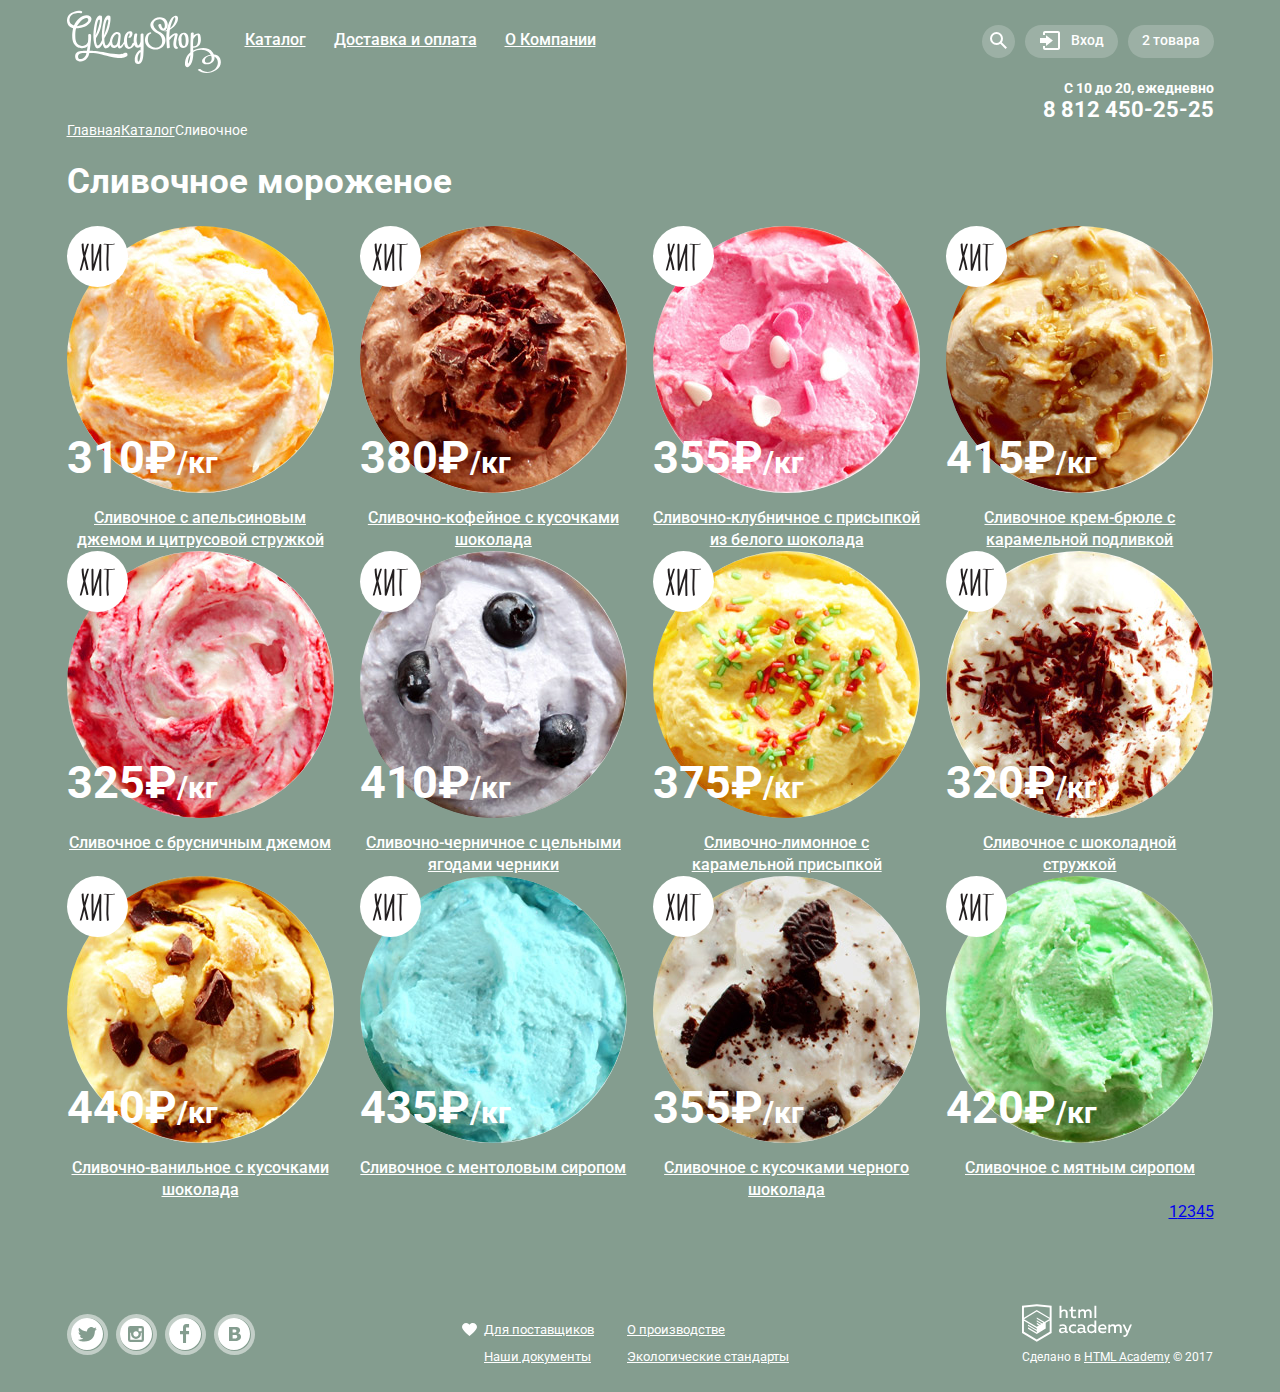
==== inner.html @ f747d18a "header, footer второй страницы" ====
<!DOCTYPE html>
<html lang="ru">
  <head>
    <meta charset="utf-8">
    <title>Gllacy Shop</title>
    <link href="css/normalize.css" rel="stylesheet">
    <link href="https://fonts.googleapis.com/css?family=Roboto:400,500,700,900" rel="stylesheet">
    <link href="css/style.css" rel="stylesheet">
  </head>
  <body>
    <main class="container">
      <header class="header">
        <nav class="navigation">
          <a class="header-logo">
            <img src="img/logo.svg" width="154" height="64" alt="Мороженое «Глейси»">
          </a>
          <ul class="site-navigation page-list">
            <li>
              <a class="page-navigation" href="catalog.html">Каталог</a>
              <ul class="sub-menu page-list">
                <li class="line"><a class="sub-menu-link" href="#">Новинки</a></li>
                <li><a class="sub-menu-link" href="inner.html">Сливочное</a></li>
                <li><a class="sub-menu-link" href="#">Щербеты</a></li>
                <li><a class="sub-menu-link" href="#">Фруктовый лед</a></li>
                <li><a class="sub-menu-link" href="#">Мелорин</a></li>
              </ul>
            </li>
            <li><a class="page-navigation" href="delivery.html">Доставка и оплата</a></li>
            <li><a class="page-navigation" href="about.html">О Компании</a></li>
          </ul>
          <ul class="user-navigation page-list">
            <li class="login-link search-item">
              <a class="search-btn page-navigation" href="search.html"><span class="visually-hidden">Поиск</span></a>
              <div class="search-form"> 
                <form class="search" action="https://echo.htmlacademy.ru" method="post">
                  <label class="visually-hidden" for="user-search"><span>Что ищем?</span></label>
                  <input type="search" name="search" id="user-search" placeholder="Что ищем?">
                </form>
              </div>
            </li>
            <li class="login-link">
              <a class="login-btn page-navigation" href="login.html">Вход</a>
              <div class="login-form">
                <form class="login" action="https://echo.htmlacademy.ru" method="post">
                  <label class="visually-hidden" for="user-login-email"><span>Электронная почта</span></label>
                  <input type="email" name="login-email" id="user-login-email" placeholder="Электронная почта">
                  <label class="visually-hidden" for="user-login-password"><span>Пароль</span></label>
                  <input type="password" name="login-password" id="user-login-password" placeholder="Пароль">
                  <div class="login-wrapper">
                    <button class="btn" type="submit" value="Войти">Войти</button>
                    <div class="login-links">
                      <a href="">Забыли пароль?</a>
                      <a href="">Новая регистрация</a>
                    </div>
                  </div>
                </form>
              </div>
            </li>
            <li class="login-link">
              <a class="page-navigation" href="cart.html"><span class="visually-hidden">Корзина:</span>2 товара</a>
              <div class="cart hidden">
                <table class="cart-item">                  
                  <tr>
                    <td>
                      <button class="close-btn" type="submit" value="Удалить товар">Удалить товар</button>
                    </td>
                    <td>
                      <a href="#"><img src="img/product-1.png" class="cart-image" width="33" height="33" alt="Пломбир с апельсиновым джемом"></a>
                    </td>
                    <td>
                      <a href="#">Пломбир с апельсиновым джемом</a>
                    </td>
                    <td>1,5 кг х <span>200 руб.</span></td>
                    <td>300 руб.</td>
                  </tr>
                  <tr>
                    <td>
                      <button class="close-btn" type="submit" value="Оформить заказ">Удалить товар</button>
                    </td>
                    <td>
                      <a href="#"><img src="img/product-3.png" class="cart-image" width="33" height="33" alt="Клубничный пломбир с присыпкой из белого шоколада"></a>
                    </td>
                    <td>
                      <a href="#">Клубничный пломбир с присыпкой из белого шоколада</a>
                    </td>
                    <td>1,5 кг х <span>300 руб.</span></td>
                    <td>450 руб.</td>
                  </tr>                  
                </table>
                <span class="cart-price">Итого: 750 руб.</span>
                <button class="btn" type="submit" value="Оформить заказ">Оформить заказ</button>
              </div>
            </li>
          </ul>
        </nav>
        <div class="phone"> 
          <p>С 10 до 20, ежедневно<br><span class="number">8 812 450-25-25</span></p>
        </div>
      </header>
     
        <ul class="breadcrumbs page-list">
          <li><a class="nav-link" href="index.html">Главная</a></li>
          <li><a class="nav-link" href="catalog.html">Каталог</a></li>
          <li class="breadcrumbs-active">Сливочное</li>
        </ul>
        <h1 class="page-title">Сливочное мороженое</h1>    
        
          
        <section class="filters">
          <h2 class="visually-hidden">Фильтр товаров</h2>
        <!-- Здесь будет форма -->
        </section>
          
        <section class="catalog">
          <h2 class="visually-hidden">Список видов сливочного мороженого</h2>
          <ul class="catalog-list page-list">
            <li class="catalog-item">
              <a href="catalog-item.html">    
                <img src="img/product-1.jpg" width="267" height="267" alt="Сливочное с апельсиновым джемом и цитрусовой стружкой"></a>
              <b class="price">310₽<span class="mass">/кг</span></b>
              <h3>
                <a class="catalog-link" href="#">Сливочное с апельсиновым джемом и цитрусовой стружкой</a>
              </h3>   
            </li>
              
            <li class="catalog-item">
              <a href="catalog-item.html">    
                <img src="img/product-2.jpg" width="267" height="267" alt="Сливочно-кофейное с кусочками шоколада"></a>
              <b class="price">380₽<span class="mass">/кг</span></b>
              <h3>
                <a class="catalog-link" href="#">Сливочно-кофейное с кусочками шоколада</a>           
              </h3>
            </li>
            <li class="catalog-item">
              <a href="catalog-item.html">    
                <img src="img/product-3.jpg" width="267" height="267" alt="Сливочно-клубничное с присыпкой из белого шоколада"></a>
              <b class="price">355₽<span class="mass">/кг</span></b>
              <h3>
                <a class="catalog-link" href="#">Сливочно-клубничное с присыпкой из белого шоколада</a>           
              </h3>
            </li>
            <li class="catalog-item">
              <a href="catalog-item.html">    
                <img src="img/product-4.jpg" width="267" height="267" alt="Сливочное крем-брюле с карамельной подливкой"></a>
              <b class="price">415₽<span class="mass">/кг</span></b>
              <h3>
                <a class="catalog-link" href="#">Сливочное крем-брюле с карамельной подливкой</a>           
              </h3>
            </li>
            <li class="catalog-item">
              <a href="catalog-item.html">    
                <img src="img/product-5.jpg" width="267" height="267" alt="Сливочное с брусничным джемом"></a>
              <b class="price">325₽<span class="mass">/кг</span></b>
              <h3>
                <a class="catalog-link" href="#">Сливочное с брусничным джемом</a> 
              </h3>
            </li>
            <li class="catalog-item">
              <a href="catalog-item.html">    
                <img src="img/product-6.jpg" width="267" height="267" alt="Сливочно-черничное с цельными ягодами черники"></a>
              <b class="price">410₽<span class="mass">/кг</span></b>
              <h3>
                <a class="catalog-link" href="#">Сливочно-черничное с цельными ягодами черники </a>           
              </h3>
            </li>
            <li class="catalog-item">
              <a href="catalog-item.html">    
                <img src="img/product-7.jpg" width="267" height="267" alt="Сливочно-лимонное с карамельной присыпкой"></a>
              <b class="price">375₽<span class="mass">/кг</span></b>
              <h3>
                <a class="catalog-link" href="#">Сливочно-лимонное с карамельной присыпкой</a>           
              </h3>
            </li>
            <li class="catalog-item">
              <a href="catalog-item.html">    
                <img src="img/product-8.jpg" width="267" height="267" alt="Сливочное с шоколадной стружкой"></a>
              <b class="price">320₽<span class="mass">/кг</span></b>
              <h3>
                <a class="catalog-link" href="#">Сливочное с шоколадной стружкой</a>           
              </h3>
            </li>
            <li class="catalog-item">
              <a href="catalog-item.html">    
                  <img src="img/product-9.jpg" width="267" height="267" alt="Сливочно-ванильное с кусочками шоколада"></a>
              <b class="price">440₽<span class="mass">/кг</span></b>
              <h3>
                <a class="catalog-link" href="#">Сливочно-ванильное с кусочками шоколада</a>           
              </h3>
            </li>
            <li class="catalog-item">
              <a href="catalog-item.html">    
                <img src="img/product-10.jpg" width="267" height="267" alt="Сливочноe с ментоловым сиропом"></a>
              <b class="price">435₽<span class="mass">/кг</span></b>
              <h3>
                <a class="catalog-link" href="#">Сливочноe с ментоловым сиропом</a>           
              </h3>
            </li>
            <li class="catalog-item">
              <a href="catalog-item.html">    
                <img src="img/product-11.jpg" width="267" height="267" alt="Сливочное с кусочками черного шоколада"></a>
              <b class="price">355₽<span class="mass">/кг</span></b>
              <h3>
                <a class="catalog-link" href="#">Сливочное с кусочками черного шоколада</a>           
              </h3>
            </li>
            <li class="catalog-item">
              <a href="catalog-item.html">    
                <img src="img/product-12.jpg" width="267" height="267" alt="Сливочное с мятным сиропом"></a>
              <b class="price">420₽<span class="mass">/кг</span></b>
              <h3>
                <a class="catalog-link" href="#">Сливочное с мятным сиропом</a>
              </h3>
            </li>
          </ul>
          <ul class="pagination-list page-list">
            <li class="pagination-item pagination-item-active"><a href="#">1</a></li>
            <li class="pagination-item"><a href="#">2</a></li>
            <li class="pagination-item"><a href="#">3</a></li>
            <li class="pagination-item"><a href="#">4</a></li>
            <li class="pagination-item"><a href="#">5</a></li>
          </ul>
        </section>
          
      </main>
      
      <footer class="footer">
          
        <ul class="social page-list">
          <li><a class="social-button page-link social-twitter" href="#"><span class="visually-hidden">Твиттер</span></a></li>
          <li><a class="social-button page-link social-instagram" href="#"><span class="visually-hidden">Инстаграм</span></a></li>
          <li><a class="social-button page-link social-facebook" href="#"><span class="visually-hidden">Фейсбук</span></a></li>
          <li><a class="social-button page-link social-vk" href="#"><span class="visually-hidden">Вконтакте</span></a></li>
        </ul>
          
        <nav class="footer-navigation">
          <ul class="footer-list page-list">
            <li class="heart"><a class="page-link" href="info.html">Для поставщиков</a></li>
            <li><a class="page-link" href="news.html">О производстве</a></li>
            <li><a class="page-link" href="price.html">Наши документы</a></li>
            <li><a class="page-link" href="catalog.html">Экологические стандарты</a></li>
          </ul>        
        </nav>
        
        <div class="footer-copyright">
          <a href="https://htmlacademy.ru">
            <img src="img/logo-htmlacademy.svg" width="110" height="40" alt="HTML Academy">
          </a>
          <p>Сделано в <a class="nav-link" href="https://htmlacademy.ru">HTML Academy</a> © 2017</p>
        </div>
      </footer>

  </body>
</html>
---- css/style.css ----
body {
  margin: 0;
  padding: 0;
  
  font-family: "Roboto",Tahoma,sans-serif;
  font-size: 16px;
  line-height: 22px;
  font-weight: 400;
  color: #323232;
  background-color: #849d8f;
}

.visually-hidden:not(:focus):not(:active), input[type='checkbox'].visually-hidden, input[type='radio'].visually-hidden {
    position: absolute;
    overflow: hidden;
    clip: rect(0 0 0 0);
    width: 1px;
    height: 1px;
    margin: -1px;
    padding: 0;
    white-space: nowrap;
    border: 0;
    clip-path: inset(100%);
}

.site-wrapper {
  min-width: 1147px;
  background-color: #849d8f;
  background-image: url("../img/slider-1.png");
  background-repeat: no-repeat;
  background-position: top center;
  
  transition: background-image 0.5s ease, background-color 0.5s ease;
}

.site-wrapper::before,
.site-wrapper::after {
  content: "";

  visibility: hidden;
}

.site-wrapper::before {
  background-image: url("../img/slider-2.png");
}

.site-wrapper::after {
  background-image: url("../img/slider-3.png");
}

.container {
  margin: 0 auto;
  width: 1147px;
  padding-left: 15px;
  padding-right: 15px;
  padding-top: 10px;
}

.page-list {

  margin: 0;
  padding: 0;

  list-style: none;
}

.btn {
  padding: 12px 23px;
  
  font-size: 18px;
  line-height: 24px;
  font-weight: 700;
  
  text-shadow: 0 2px 5px rgba(160, 32, 11, 0.76);
  color: #fefefe;
  text-decoration: none;
  vertical-align: top;
  
  background-image: linear-gradient(to top,#e74b36 0%,#f26843 100%);
  border: none;
  outline: none;
  border-radius: 25px;
  box-shadow: 0 2px 2px rgba(172, 16, 0, 0.64);
}

.btn:hover {
  background-image: linear-gradient(to top, #ec6f5e 0%, #f58669 100%);
  box-shadow: 0 2px 2px rgba(172, 16, 0, 1);
}

.btn:active {
  background-image: linear-gradient(to top, #e1613e 0%, #d84732 100%);
  box-shadow: inset 0 2px 2px rgba(172, 16, 0, 1);
}

.header {
  position: relative;
  z-index: 10;
}

.navigation {
  display: flex;
  justify-content: space-between;
  
  font-size: 16px;
  line-height: 18px;
  font-weight: 500;
  color: #ffffff;
}

.site-navigation {
  margin: 0;
  padding: 0;
  margin-right: auto;
  margin-left: 10px;
  margin-top: 14px;
  min-width: 406px;
  display: flex;
  align-items: center; 
  flex-wrap: wrap;
  align-items: flex-start;
}

.user-navigation {
  display: flex;
  align-items: center;
  
  font-weight: 500;
}

.page-navigation {
  display: block;
  padding: 7px 14px 9px 14px;
  min-height: 17px;
  color: #ffffff;
}

.page-navigation:hover,
.page-navigation:focus {
  color: #323232;
  border-radius: 50px;
  background-color: #f7f6f3;
}

.sub-menu {
  margin: 0;
  padding: 6px 0;
  position: absolute;
  top: 50px;
  display: none;
  min-width: 143px;  
  border-radius: 5px;
  background-color: #f8f7f4;
  box-shadow: 0 20px 20px 0 rgba(0, 0, 0, 0.4);
}
.site-navigation>li:hover .sub-menu {
  display: block;
      z-index: 100;
}

.sub-menu-link {
  margin-bottom: 3px;
  padding-top: 4px;
  padding-bottom: 8px;
  padding-left: 20px;
  
  font-size: 14px;
  font-weight: 400;
  line-height: 16px;
  display: block;
  color: #323232;
  text-decoration: none;
}

.sub-menu-link:hover {
  background-color: #fbded7;
}

.line::after {  
  position: absolute;
  right: 10px;
  left: 5px;
  height: 1px;
  content: "";
  background-color: rgba(53, 53, 53, 0.2);
}

.login-link {
  padding: 0;
  margin: 0;
  min-height: 33px;
  min-width: 33px;
  margin-left: 10px;
  margin-bottom: 5px;
  position: relative; 
  background-color: rgba(255, 255, 255, 0.2);
  border-radius: 50px;
}

.login-link:hover .login-form,
.login-link:hover .search-form {
  display: block;
}

.login-link a {
  text-decoration: none;
  font-size: 14px;
  line-height: 16px;
  font-weight: 500;
}

.search-btn::before {
  position: absolute;
  top: 7px;
  left: 8px;
  width: 17px;
  height: 17px;
  content: "";
  background-image: url(../img/loupe.svg);
  background-repeat: no-repeat;
}

.search-btn:hover::before {
  background-image: url(../img/loupe-black.svg);
  background-repeat: no-repeat;
}

.search-form {  
  margin: 0;
  padding: 20px 15px;
  position: absolute;
  top: 36px;
  right: 1px;
  display: none;
  border-radius: 5px;
  background-color: #f8f7f4;
  box-shadow: 0 20px 20px 0 rgba(0, 0, 0, 0.4);
}

.search input {
  margin: 0;
  padding: 0;
  padding-left: 14px;
  box-sizing: border-box;
  min-width: 311px;
  min-height: 44px;
  border: 1px solid #d3d3d2;
  border-radius: 5px;
}

.login-form {
  position: absolute;
  top: 36px;
  right:  1px;
  display: none;
  padding-top: 20px;
  padding-right: 17px;
  padding-bottom: 22px;
  padding-left: 19px;
  
  border-radius: 5px;
  background-color: #f8f7f4;
  box-shadow: 0 20px 20px 0 rgba(0, 0, 0, 0.4);
}

.login input {
  padding: 0;
  padding-left: 14px;
  margin: 0;
  margin-bottom: 21px;
  box-sizing: border-box;
  height: 44px;
  width: 241px; 
  border: 1px solid #d3d3d2;
  border-radius: 5px;
}

.login .btn {
  padding: 10px 25px;
  min-width: 100px;
  min-height: 44px;
  border-radius: 20px;
}

.login-wrapper {
  display: flex;
  align-items: flex-start;
  justify-content: space-between;
}

.login-links {
  margin-left: 20px;
}

.login-links a {
  margin: 0;
  padding: 0;
  font-size: 13px;
  line-height: 21px;
  font-weight: 400;
  color: #323232;
}

.login-btn {
  padding-left: 46px; 
}

.login-btn::before {
  position: absolute;
  top: 6px;
  left: 15px;
  width: 21px;
  height: 19px;
  content: "";
  background-image: url(../img/enter.svg);
}

.login-btn:hover::before {
  background-image: url(../img/entrance.svg);
}

.cart-btn {
  padding-left: 46px;
}

.cart-btn::before {
  position: absolute;
  left: 16px;
  top: 6px;
  width: 21px;
  height: 20px;
  content: "";
  background-image: url(../img/basket.svg);
  background-repeat: no-repeat;
}

.cart-btn:hover::before {
  background-image: url(../img/basket-black.svg);
}

.phone {
  text-align: right;
  font-size: 14px;
  line-height: 20px;
  font-weight: 700;
  color: #ffffff;
}

.phone p {
  margin: 0;
  padding: 0;
}

.number {
  font-size: 22px;
  line-height: 24px;
}

.title{
  font-size: 24px;
  line-height: 30px;	
}

.slider {
  position: relative;
  padding-top: 270px;
  margin-bottom: 55px;
  
  text-align: center;
  color: #ffffff;
}

.slider-list {
  margin: 0;
  padding: 0;
  
  list-style: none;
}

.slide {
  display: none;
}

.slide-title {
  max-width: 700px;
  margin: 0 auto;
  margin-bottom: 35px;
  
  font-size: 60px;
  line-height: 60px;
  font-weight: 800;
}


.btn-slider {
  padding-top: 8px;
  padding-right: 42px;
  padding-bottom: 12px;
  padding-left: 40px;
  margin-top: 40px;
  font-size: 32px;
  line-height: 44px;
  border-radius: 33px;
}

.slider-controls {
  position: absolute;
  bottom: 5px;
  left: 1px;
  z-index: 20;
  
  font-size: 0;
}

.slider-controls label {
  display: inline-block;
  width: 17px;
  height: 17px;
  margin-right: 8px;

  vertical-align: top;

  background-color: transparent;
  border: 2px solid #ffffff;
  border-radius: 50%;
  cursor: pointer;
}

#product-1:checked ~ .site-wrapper {
  background-color: #849d8f;
  background-image: url("../img/slider-1.png");
}

#product-2:checked ~ .site-wrapper {
  background-color: #8996a6;
  background-image: url("../img/slider-2.png");
}

#product-3:checked ~ .site-wrapper {
  background-color: #9d8b84;
  background-image: url("../img/slider-3.png");
}

#product-1:checked ~ .site-wrapper #slide1,
#product-2:checked ~ .site-wrapper #slide2,
#product-3:checked ~ .site-wrapper #slide3 {
  display: block;
}

#product-1:checked ~ .site-wrapper label[for="product-1"],
#product-2:checked ~ .site-wrapper label[for="product-2"],
#product-3:checked ~ .site-wrapper label[for="product-3"] {
  background-color: #ffffff;
}

.slider label[for="product-1"]:hover,
.slider label[for="product-2"]:hover,
.slider label[for="product-3"]:hover {
  background-color: rgba(225, 225, 225, 0.4)
}

.hidden {
  display: none;
}

.wrapper {
  margin-bottom: 40px;
  display: flex;
  justify-content: space-between;
}

.column {
  flex-basis: 560px;
  border-radius: 15px;
}


.promo-item {
  display: flex;
  flex-direction: column;
  align-items: flex-start;
  font-size: 18px;
  line-height: 22px;
  font-weight: 700;
  color: #ffffff;
  min-height: 228px;
}

.promo-item h2 {
  margin: 0;
  padding: 15px 25px 0 18px;
  
  font-size: 35px;
  line-height: 41px;
}

.promo-item p {
  margin: 0;
  padding: 15px 25px 0 18px;
}

.promo-item .btn {
  margin-right: 22px;
  margin-top: 45px;
  align-self: flex-end;
}

.promo-raspberry {
  background: #772033;
  background-image: url(../img/raspberry-background.jpg)
}
.promo-chocolate {
  background: #3f261b;
  background-image: url(../img/chocolate-background.jpg)
}

.items {
  margin-bottom: 38px;
}

.catalog-list {
  margin: 0;
  padding: 0;
  display: flex;
  flex-wrap: wrap;
  justify-content: space-between;
}

.catalog-item {
  margin: 0;
  padding: 0;
  position: relative;
  width: 267px;
  text-align: center; 
}

.catalog-item img {
  border-radius: 50%;
}

.catalog-item h3 {
  margin: 0;
  padding: 0;
}

.catalog-item::before {
  position: absolute;
  height: 61px;
  width: 61px;
  content: '';
  background-image: url(../img/hit.svg);
}

.catalog-item .price {
  margin: 0;
  padding: 0;
  position: absolute;
  bottom: 66px;
  left: 0;
}

.catalog-item:hover>.catalog-btn-wrapper {
  display: flex;
}

.catalog-btn-wrapper {
  position: absolute; 
  top: -5px;
  right: -15px;
  display: none;
  align-items: flex-end;
  justify-content: center;
  min-width: 295px;
  min-height: 405px;
  border-radius: 5px;
  background-color: rgba(248, 247, 244, 0.2);
  box-shadow: 0 20px 20px 0 rgba(0, 0, 0, 0.08);
}

.catalog-btn {
 position: absolute;
 bottom: 22px;
}

.about {
  padding: 0;
  margin: 0;
  padding-left: 8px;
  padding-right: 11px;
  padding-top: 5px;
  margin-bottom: 40px;
  min-height: 301px;
  
  background-color: #e7d8b8;
  background-image: url(../img/about-background.jpg);
  background-position: 12px 0;
  background-repeat: repeat;
  border-radius: 15px;
}

.about .title{
  margin-left: 12px;
  font-weight: 600;	
}

.about-features {
  padding: 0;
  margin: 0;
  display: flex;
  flex-wrap: wrap;
  justify-content: space-around;
  align-content: space-between;
}

.about-feature {
  padding-left: 57px;
  position: relative;
  padding-bottom: 23px;
  max-width: 484px;
}

.about-feature::before {
  position: absolute;
  top: -13px;
  left: 0;
  width: 49px;
  height: 49px;
  content: '';
  background-repeat: no-repeat;
  background-position: center;
}

 .first-feature::before {
  background-image: url(../img/ice-cream.svg);  
}

 .second-feature::before {
  background-image: url(../img/cow.svg);  
}

 .third-feature::before {
  background-image: url(../img/eco.svg);  
}

 .fourth-feature::before {
  background-image: url(../img/thermometer.svg);  
}

.blog {
  box-sizing: border-box;
  padding-top: 23px;
  padding-right: 250px;
  padding-left: 20px;
  min-height: 220px;
  background-color: #ffffff;
  background-image: url(../img/blog-background.jpg);
  background-repeat: no-repeat;
  background-position: 0 0;
  background-size: 100%;
}

.blog p {
  margin: 0;
  padding: 0;
}

.blog-title {
  margin: 0;
  margin-top: 5px;
  padding: 0;
}

.blog-title a {
  margin: 0;
  padding: 0;
  font-weight: 700;
  line-height: 30px;
  color: #323232;
}

.subscribe {
  box-sizing: border-box;
  padding: 5px;
  min-height: 220px;
  color: #5a5a5a;  
  background-color: #f8f7f4;
  background-image: url(../img/border-post.jpg);
 }

.bg-wrapper {
  padding-top: 28px;
  padding-right: 22px;
  padding-bottom: 35px;
  padding-left: 20px;
  border-radius: 15px;
  background-color: #f8f7f4;
}

.subscribe-text {
  margin: 0;
  margin-bottom: 36px;
  padding: 0;
}

.subscribe-form {
  display: flex;
  justify-content: space-between;
}

.subscribe-form input {
  box-sizing: border-box;
  padding-left: 14px;
  width: 368px;
  border: 1px solid rgba(178, 178, 178, 0.5);
  border-radius: 5px;
}

.subscribe-form .btn {
  padding-top: 9px;
  padding-right: 16px;
  padding-bottom: 11px;
  padding-left: 16px;
  border-radius: 24px;
}

.inner {
  display: flex;
  align-items: center;
  justify-content: flex-end;
}

.address-contacts {
  box-sizing: border-box;
  margin: 0;
  margin-top: 50px;
  padding-top: 28px;
  padding-right: 25px;
  padding-bottom: 31px;
  padding-left: 25px;
  min-width: 302px;
  min-height: 305px;
  z-index: 2;
  
  font-size: 14px;
  line-height: 20px;
  font-weight: 400;
    
  background-color: #fefefe;
  border-radius: 15px;
}

.address-contacts p {
  margin: 0;
  padding: 0;
  padding-bottom: 30px;
}

.address-contacts span {
  font-size: 18px;
  line-height: 24px;
  font-weight: 700;
}


.map {
  position: relative;
  margin: 0 auto;
  width: 1200px;
}

.map-pic {
  position: absolute;
  top: 0px;
}


.page-link {
  font-size: 13px;
  line-height: 18px;
  color: #ffffff;
}

.page-link:hover,
.page-link:focus,
.page-link:active,
.nav-link:hover,
.nav-link:focus,
.nav-link:active {
  color: #ffbc9e;
}

.footer {
  margin-top: 80px;
  margin-left: auto;
  margin-right: auto;
  margin-bottom: 20px;
  display: flex;
  justify-content: space-between;
  width: 1146px;
}

.social {
  display: flex;
  align-items: center;
  width: 267px;
}

.social li {
	margin-right: 8px;
}

.social-button {
  display: inline-block;
  width: 33px;
  height: 33px;
  border: 4px solid rgba(255, 255, 255, 0.5);
  border-radius: 50%;
  background-repeat: no-repeat;
}

.social-twitter {
  background-image: url(../img/twitter.svg);
}

.social-instagram {
  background-image: url(../img/instagram.svg);
}

.social-facebook {
  background-image: url(../img/fb.svg);
}

.social-vk {
  background-image: url(../img/vk.svg);
}

.footer-list {
  margin: 0;
  margin-left: 25px;
  padding: 0;
  padding-top: 15px;
  display: flex;
  flex-wrap: wrap;
  justify-content: center;
  align-items: flex-end;
  width: 560px;
}

.footer-list li {
  margin: 0;
  margin-bottom: 5px;
  padding: 0;
  padding-left: 23px;
  position: relative;
  
}

.footer-list li:nth-child(odd) {
  min-width: 120px; 
}

.footer-list li:nth-child(even) {
  min-width: 293px; 
}

.heart::before {
  position: absolute;
  top: 5px;
  left: 1px;
  width: 15px;
  height: 13px;
  content: "";
  background-image: url(../img/heart.svg);
  background-repeat: no-repeat;
}

.footer-copyright,
.footer-copyright a{
  font-size: 12px;
  line-height: 18px;
  color: #ffffff;
}

.footer-copyright p,
.footer-copyright a {
  margin: 0;
  padding: 0;
}

.breadcrumbs {
  display: flex;
}

.breadcrumbs,
.breadcrumbs a {
  font-size: 14px;
  line-height: 16px;
  font-weight: 400;
  color: #ffffff;
}

.page-title {
  font-size: 35px;
  line-height: 41px;
  font-weight: 700;
  color: #ffffff; 
}

.price {
  font-size: 45px;
  line-height: 1;
  font-weight: 700;
  color: #ffffff;
}

.mass {
  font-size: 30px;
  line-height: 45px;
}

.catalog-link {
  display: inline-block;
  margin: 0;
  padding: 0;
  padding-top: 8px;
  font-size: 16px;
  line-height: 22px;
  font-weight: 500;
  color: #ffffff;
}

.pagination-list {
  display: flex;
  justify-content: flex-end;
}
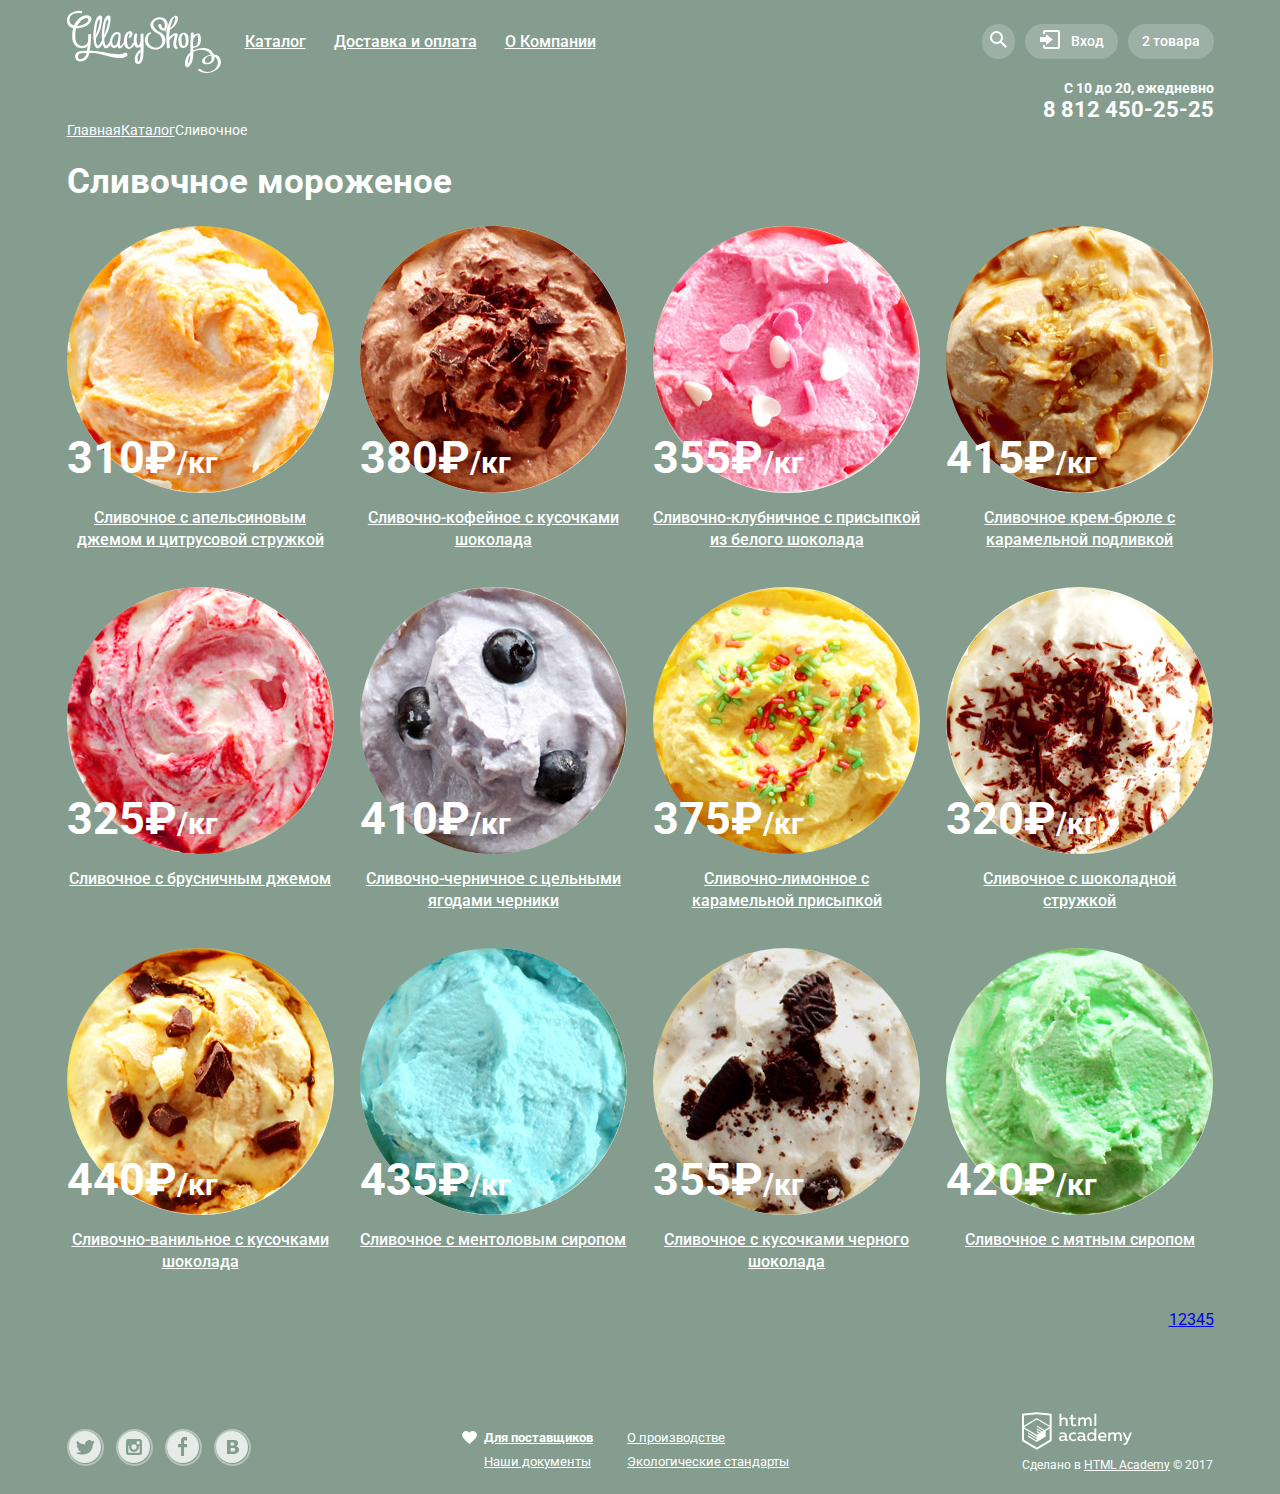
==== commit 3bc26b97: "стили товаров в inner" ====
--- a/inner.html
+++ b/inner.html
@@ -114,40 +114,51 @@
         <section class="catalog">
           <h2 class="visually-hidden">Список видов сливочного мороженого</h2>
           <ul class="catalog-list page-list">
-            <li class="catalog-item">
+            <li class="product">
               <a href="catalog-item.html">    
                 <img src="img/product-1.jpg" width="267" height="267" alt="Сливочное с апельсиновым джемом и цитрусовой стружкой"></a>
               <b class="price">310₽<span class="mass">/кг</span></b>
               <h3>
                 <a class="catalog-link" href="#">Сливочное с апельсиновым джемом и цитрусовой стружкой</a>
-              </h3>   
-            </li>
-              
-            <li class="catalog-item">
+              </h3>  
+              <div class="catalog-btn-wrapper">
+                <a class="btn catalog-btn">Быстрый просмотр</a>
+              </div>
+            </li>
+            <li class="product">
               <a href="catalog-item.html">    
                 <img src="img/product-2.jpg" width="267" height="267" alt="Сливочно-кофейное с кусочками шоколада"></a>
               <b class="price">380₽<span class="mass">/кг</span></b>
               <h3>
-                <a class="catalog-link" href="#">Сливочно-кофейное с кусочками шоколада</a>           
-              </h3>
-            </li>
-            <li class="catalog-item">
+                <a class="catalog-link" href="#">Сливочно-кофейное с кусочками шоколада</a>        
+              </h3>
+              <div class="catalog-btn-wrapper">
+                <a class="btn catalog-btn">Быстрый просмотр</a>
+              </div>
+            </li>
+            <li class="product">
               <a href="catalog-item.html">    
                 <img src="img/product-3.jpg" width="267" height="267" alt="Сливочно-клубничное с присыпкой из белого шоколада"></a>
               <b class="price">355₽<span class="mass">/кг</span></b>
               <h3>
                 <a class="catalog-link" href="#">Сливочно-клубничное с присыпкой из белого шоколада</a>           
               </h3>
-            </li>
-            <li class="catalog-item">
+              <div class="catalog-btn-wrapper">
+                <a class="btn catalog-btn">Быстрый просмотр</a>
+              </div>
+            </li>
+            <li class="product">
               <a href="catalog-item.html">    
                 <img src="img/product-4.jpg" width="267" height="267" alt="Сливочное крем-брюле с карамельной подливкой"></a>
               <b class="price">415₽<span class="mass">/кг</span></b>
               <h3>
-                <a class="catalog-link" href="#">Сливочное крем-брюле с карамельной подливкой</a>           
-              </h3>
-            </li>
-            <li class="catalog-item">
+                <a class="catalog-link" href="#">Сливочное крем-брюле с карамельной подливкой</a>
+              </h3>
+              <div class="catalog-btn-wrapper">
+                <a class="btn catalog-btn">Быстрый просмотр</a>
+              </div>
+            </li> 
+            <li class="product">
               <a href="catalog-item.html">    
                 <img src="img/product-5.jpg" width="267" height="267" alt="Сливочное с брусничным джемом"></a>
               <b class="price">325₽<span class="mass">/кг</span></b>
@@ -155,7 +166,7 @@
                 <a class="catalog-link" href="#">Сливочное с брусничным джемом</a> 
               </h3>
             </li>
-            <li class="catalog-item">
+            <li class="product">
               <a href="catalog-item.html">    
                 <img src="img/product-6.jpg" width="267" height="267" alt="Сливочно-черничное с цельными ягодами черники"></a>
               <b class="price">410₽<span class="mass">/кг</span></b>
@@ -163,7 +174,7 @@
                 <a class="catalog-link" href="#">Сливочно-черничное с цельными ягодами черники </a>           
               </h3>
             </li>
-            <li class="catalog-item">
+            <li class="product">
               <a href="catalog-item.html">    
                 <img src="img/product-7.jpg" width="267" height="267" alt="Сливочно-лимонное с карамельной присыпкой"></a>
               <b class="price">375₽<span class="mass">/кг</span></b>
@@ -171,7 +182,7 @@
                 <a class="catalog-link" href="#">Сливочно-лимонное с карамельной присыпкой</a>           
               </h3>
             </li>
-            <li class="catalog-item">
+            <li class="product">
               <a href="catalog-item.html">    
                 <img src="img/product-8.jpg" width="267" height="267" alt="Сливочное с шоколадной стружкой"></a>
               <b class="price">320₽<span class="mass">/кг</span></b>
@@ -179,7 +190,7 @@
                 <a class="catalog-link" href="#">Сливочное с шоколадной стружкой</a>           
               </h3>
             </li>
-            <li class="catalog-item">
+            <li class="product">
               <a href="catalog-item.html">    
                   <img src="img/product-9.jpg" width="267" height="267" alt="Сливочно-ванильное с кусочками шоколада"></a>
               <b class="price">440₽<span class="mass">/кг</span></b>
@@ -187,7 +198,7 @@
                 <a class="catalog-link" href="#">Сливочно-ванильное с кусочками шоколада</a>           
               </h3>
             </li>
-            <li class="catalog-item">
+            <li class="product">
               <a href="catalog-item.html">    
                 <img src="img/product-10.jpg" width="267" height="267" alt="Сливочноe с ментоловым сиропом"></a>
               <b class="price">435₽<span class="mass">/кг</span></b>
@@ -195,7 +206,7 @@
                 <a class="catalog-link" href="#">Сливочноe с ментоловым сиропом</a>           
               </h3>
             </li>
-            <li class="catalog-item">
+            <li class="product">
               <a href="catalog-item.html">    
                 <img src="img/product-11.jpg" width="267" height="267" alt="Сливочное с кусочками черного шоколада"></a>
               <b class="price">355₽<span class="mass">/кг</span></b>
@@ -203,7 +214,7 @@
                 <a class="catalog-link" href="#">Сливочное с кусочками черного шоколада</a>           
               </h3>
             </li>
-            <li class="catalog-item">
+            <li class="product">
               <a href="catalog-item.html">    
                 <img src="img/product-12.jpg" width="267" height="267" alt="Сливочное с мятным сиропом"></a>
               <b class="price">420₽<span class="mass">/кг</span></b>
--- a/css/style.css
+++ b/css/style.css
@@ -75,7 +75,7 @@
   color: #fefefe;
   text-decoration: none;
   vertical-align: top;
-  
+  text-align: center;
   background-image: linear-gradient(to top,#e74b36 0%,#f26843 100%);
   border: none;
   outline: none;
@@ -130,7 +130,7 @@
 
 .page-navigation {
   display: block;
-  padding: 7px 14px 9px 14px;
+  padding: 9px 14px 9px 14px;
   min-height: 17px;
   color: #ffffff;
 }
@@ -144,9 +144,11 @@
 
 .sub-menu {
   margin: 0;
+  margin-top: 5px;
   padding: 6px 0;
   position: absolute;
-  top: 50px;
+  top: 45px;
+  left: 157px;
   display: none;
   min-width: 143px;  
   border-radius: 5px;
@@ -155,7 +157,7 @@
 }
 .site-navigation>li:hover .sub-menu {
   display: block;
-      z-index: 100;
+  z-index: 10;
 }
 
 .sub-menu-link {
@@ -176,6 +178,18 @@
   background-color: #fbded7;
 }
 
+.sub-menu-link:active {
+  background-color: #f6b5a5;
+}
+
+.line a {
+  font-weight: 700;
+}
+
+.line {
+  margin-bottom: 10px;
+}
+
 .line::after {  
   position: absolute;
   right: 10px;
@@ -188,7 +202,7 @@
 .login-link {
   padding: 0;
   margin: 0;
-  min-height: 33px;
+  min-height: 30px;
   min-width: 33px;
   margin-left: 10px;
   margin-bottom: 5px;
@@ -276,7 +290,6 @@
 }
 
 .login .btn {
-  padding: 10px 25px;
   min-width: 100px;
   min-height: 44px;
   border-radius: 20px;
@@ -320,7 +333,7 @@
 }
 
 .cart-btn {
-  padding-left: 46px;
+  padding-left: 48px;
 }
 
 .cart-btn::before {
@@ -384,7 +397,7 @@
 .slide-title {
   max-width: 700px;
   margin: 0 auto;
-  margin-bottom: 35px;
+  margin-bottom: 37px;
   
   font-size: 60px;
   line-height: 60px;
@@ -393,9 +406,9 @@
 
 
 .btn-slider {
-  padding-top: 8px;
+  padding-top: 10px;
   padding-right: 42px;
-  padding-bottom: 12px;
+  padding-bottom: 15px;
   padding-left: 40px;
   margin-top: 40px;
   font-size: 32px;
@@ -502,6 +515,9 @@
 .promo-item .btn {
   margin-right: 22px;
   margin-top: 45px;
+  padding-top: 8px;
+  padding-bottom: 12px;
+  padding-left: 20px;
   align-self: flex-end;
 }
 
@@ -526,7 +542,8 @@
   justify-content: space-between;
 }
 
-.catalog-item {
+.catalog-item,
+.product {
   margin: 0;
   padding: 0;
   position: relative;
@@ -534,11 +551,17 @@
   text-align: center; 
 }
 
-.catalog-item img {
+.product {
+  margin-bottom: 36px;
+}
+
+.catalog-item img,
+.product img {
   border-radius: 50%;
 }
 
-.catalog-item h3 {
+.catalog-item h3,
+.product h3 {
   margin: 0;
   padding: 0;
 }
@@ -551,7 +574,8 @@
   background-image: url(../img/hit.svg);
 }
 
-.catalog-item .price {
+.catalog-item .price,
+.product .price {
   margin: 0;
   padding: 0;
   position: absolute;
@@ -574,7 +598,8 @@
   min-height: 405px;
   border-radius: 5px;
   background-color: rgba(248, 247, 244, 0.2);
-  box-shadow: 0 20px 20px 0 rgba(0, 0, 0, 0.08);
+  box-shadow: 0 20px 20px 0 rgba(0, 0, 0, 0.4);
+  z-index: 5;
 }
 
 .catalog-btn {
@@ -715,6 +740,16 @@
   border-radius: 5px;
 }
 
+.site-wrapper input:hover {
+  border: 2px solid rgba(154,154,154,0.5);
+  padding-left: 13px;
+}
+
+.site-wrapper input:focus {
+    border: 2px solid rgba(46,136,228, 0.5);
+    padding-left: 13px;
+}
+
 .subscribe-form .btn {
   padding-top: 9px;
   padding-right: 16px;
@@ -752,15 +787,20 @@
 .address-contacts p {
   margin: 0;
   padding: 0;
-  padding-bottom: 30px;
+  padding-bottom: 22px;
 }
 
 .address-contacts span {
   font-size: 18px;
-  line-height: 24px;
+  line-height: 25px;
   font-weight: 700;
 }
 
+.address-contacts .btn {
+  display: block;
+  margin-top: 4px;
+  padding-bottom: 10px;
+}
 
 .map {
   position: relative;
@@ -800,22 +840,35 @@
 }
 
 .social {
+  margin-top: 16px;
   display: flex;
   align-items: center;
   width: 267px;
 }
 
 .social li {
-	margin-right: 8px;
+	margin-right: 12px;
 }
 
 .social-button {
   display: inline-block;
   width: 33px;
   height: 33px;
-  border: 4px solid rgba(255, 255, 255, 0.5);
+  border: 2px solid rgba(255, 255, 255, 0.5);
   border-radius: 50%;
   background-repeat: no-repeat;
+  background-position: 0 0;
+  opacity: 0.8;
+}
+
+.social-button:hover {
+  opacity: 1;
+  border: 2px solid rgba(255, 255, 255, 0.7);
+}
+
+.social-button:hover {
+  opacity: 1;
+  border: 2px solid rgba(255, 255, 255, 0.7);
 }
 
 .social-twitter {
@@ -848,7 +901,7 @@
 
 .footer-list li {
   margin: 0;
-  margin-bottom: 5px;
+  margin-bottom: 2px;
   padding: 0;
   padding-left: 23px;
   position: relative;
@@ -861,6 +914,10 @@
 
 .footer-list li:nth-child(even) {
   min-width: 293px; 
+}
+
+.heart a {
+  font-weight: 700;
 }
 
 .heart::before {
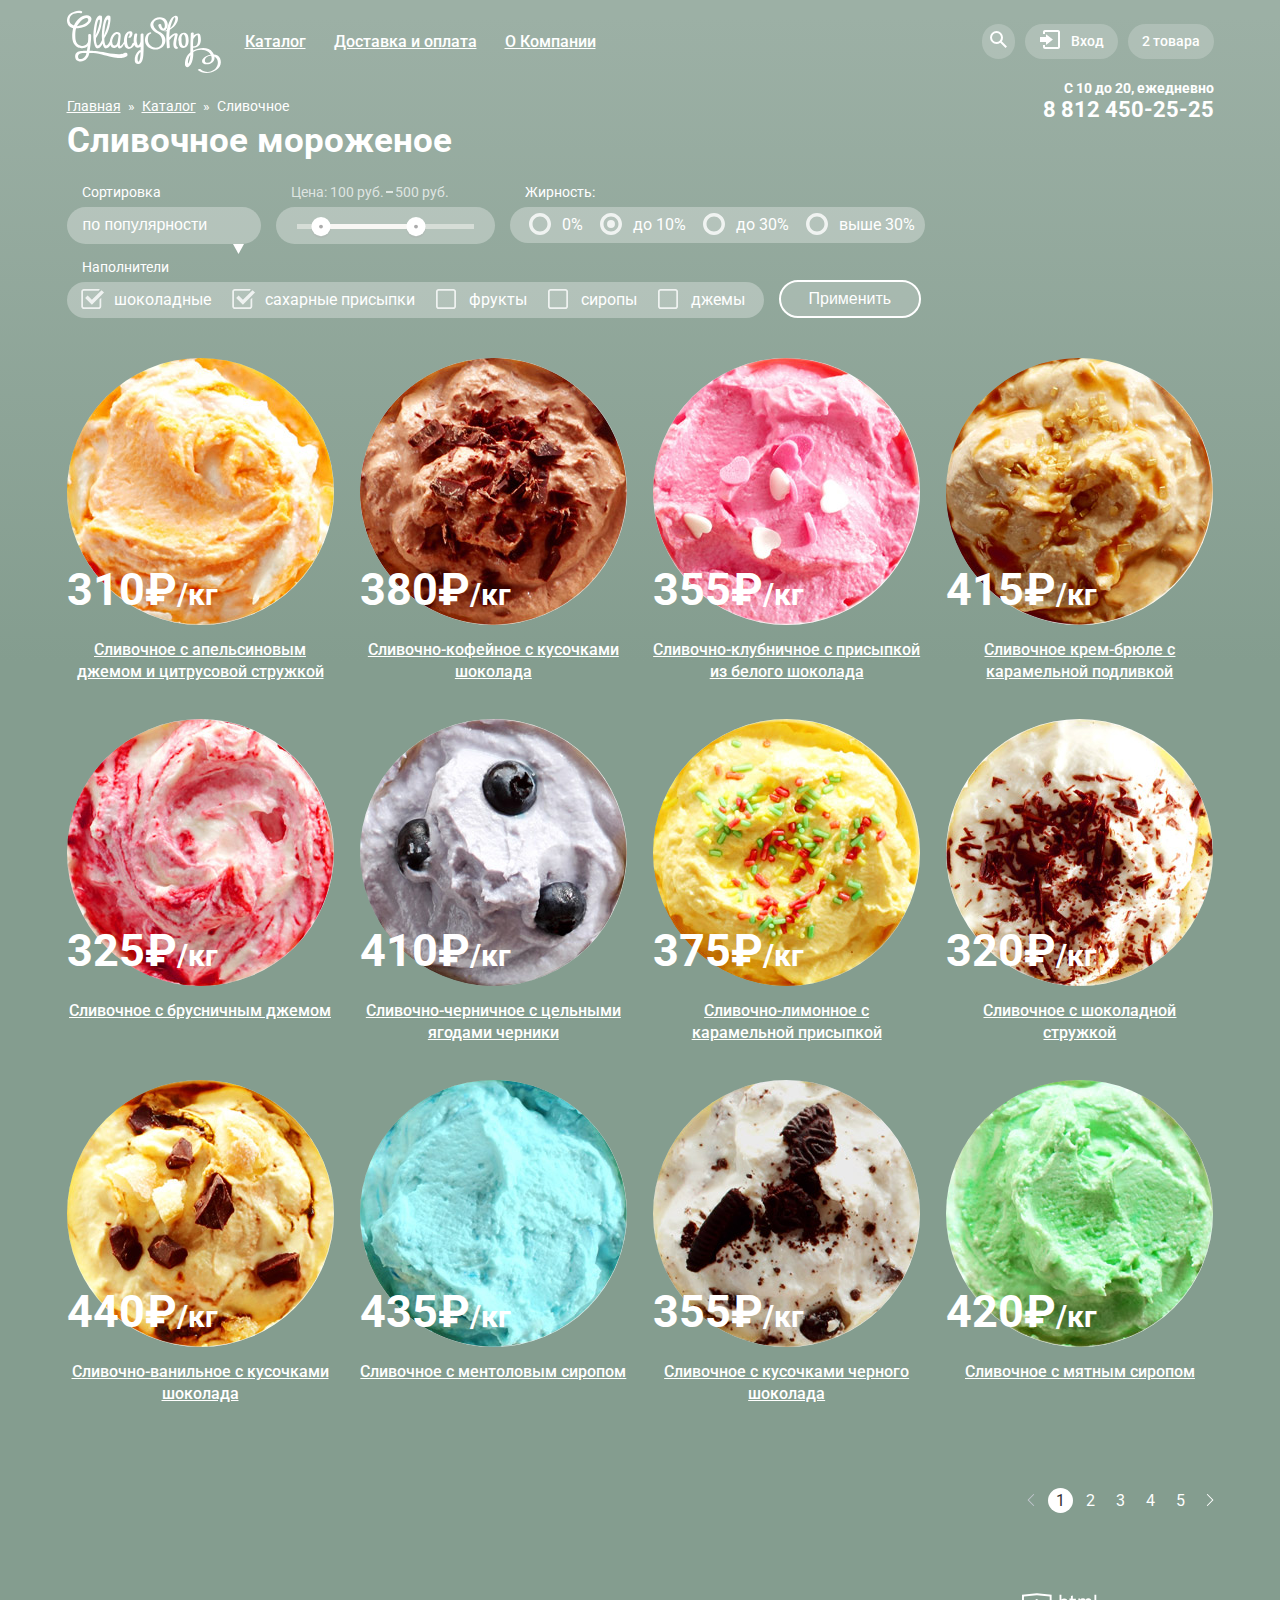
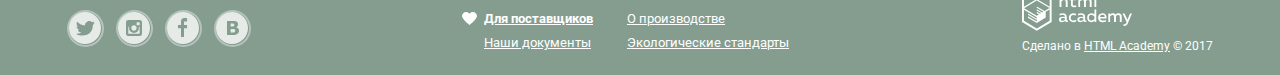
==== commit 4524bfeb: "фильтры inner" ====
--- a/inner.html
+++ b/inner.html
@@ -8,231 +8,330 @@
     <link href="css/style.css" rel="stylesheet">
   </head>
   <body>
-    <main class="container">
-      <header class="header">
-        <nav class="navigation">
-          <a class="header-logo">
-            <img src="img/logo.svg" width="154" height="64" alt="Мороженое «Глейси»">
-          </a>
-          <ul class="site-navigation page-list">
-            <li>
-              <a class="page-navigation" href="catalog.html">Каталог</a>
-              <ul class="sub-menu page-list">
-                <li class="line"><a class="sub-menu-link" href="#">Новинки</a></li>
-                <li><a class="sub-menu-link" href="inner.html">Сливочное</a></li>
-                <li><a class="sub-menu-link" href="#">Щербеты</a></li>
-                <li><a class="sub-menu-link" href="#">Фруктовый лед</a></li>
-                <li><a class="sub-menu-link" href="#">Мелорин</a></li>
-              </ul>
-            </li>
-            <li><a class="page-navigation" href="delivery.html">Доставка и оплата</a></li>
-            <li><a class="page-navigation" href="about.html">О Компании</a></li>
+    <div class="catalog-page-wrapper">
+      <main class="container">
+        <header class="header">
+          <nav class="navigation">
+            <a class="header-logo">
+              <img src="img/logo.svg" width="154" height="64" alt="Мороженое «Глейси»">
+            </a>
+            <ul class="site-navigation page-list">
+              <li>
+                <a class="page-navigation" href="catalog.html">Каталог</a>
+                <ul class="sub-menu page-list">
+                  <li class="line"><a class="sub-menu-link" href="#">Новинки</a></li>
+                  <li><a class="sub-menu-link" href="inner.html">Сливочное</a></li>
+                  <li><a class="sub-menu-link" href="#">Щербеты</a></li>
+                  <li><a class="sub-menu-link" href="#">Фруктовый лед</a></li>
+                  <li><a class="sub-menu-link" href="#">Мелорин</a></li>
+                </ul>
+              </li>
+              <li><a class="page-navigation" href="delivery.html">Доставка и оплата</a></li>
+              <li><a class="page-navigation" href="about.html">О Компании</a></li>
+            </ul>
+            <ul class="user-navigation page-list">
+              <li class="login-link search-item">
+                <a class="search-btn page-navigation" href="search.html"><span class="visually-hidden">Поиск</span></a>
+                <div class="search-form"> 
+                  <form class="search" action="https://echo.htmlacademy.ru" method="post">
+                    <label class="visually-hidden" for="user-search"><span>Что ищем?</span></label>
+                    <input type="search" name="search" id="user-search" placeholder="Что ищем?">
+                  </form>
+                </div>
+              </li>
+              <li class="login-link">
+                <a class="login-btn page-navigation" href="login.html">Вход</a>
+                <div class="login-form">
+                  <form class="login" action="https://echo.htmlacademy.ru" method="post">
+                    <label class="visually-hidden" for="user-login-email"><span>Электронная почта</span></label>
+                    <input type="email" name="login-email" id="user-login-email" placeholder="Электронная почта">
+                    <label class="visually-hidden" for="user-login-password"><span>Пароль</span></label>
+                    <input type="password" name="login-password" id="user-login-password" placeholder="Пароль">
+                    <div class="login-wrapper">
+                      <button class="btn" type="submit" value="Войти">Войти</button>
+                      <div class="login-links">
+                        <a href="">Забыли пароль?</a>
+                        <a href="">Новая регистрация</a>
+                      </div>
+                    </div>
+                  </form>
+                </div>
+              </li>
+              <li class="login-link">
+                <a class="page-navigation" href="cart.html"><span class="visually-hidden">Корзина:</span>2 товара</a>
+                <div class="cart hidden">
+                  <table class="cart-item">                  
+                    <tr>
+                      <td>
+                        <button class="close-btn" type="submit" value="Удалить товар">Удалить товар</button>
+                      </td>
+                      <td>
+                        <a href="#"><img src="img/product-1.png" class="cart-image" width="33" height="33" alt="Пломбир с апельсиновым джемом"></a>
+                      </td>
+                      <td>
+                        <a href="#">Пломбир с апельсиновым джемом</a>
+                      </td>
+                      <td>1,5 кг х <span>200 руб.</span></td>
+                      <td>300 руб.</td>
+                    </tr>
+                    <tr>
+                      <td>
+                        <button class="close-btn" type="submit" value="Оформить заказ">Удалить товар</button>
+                      </td>
+                      <td>
+                        <a href="#"><img src="img/product-3.png" class="cart-image" width="33" height="33" alt="Клубничный пломбир с присыпкой из белого шоколада"></a>
+                      </td>
+                      <td>
+                        <a href="#">Клубничный пломбир с присыпкой из белого шоколада</a>
+                      </td>
+                      <td>1,5 кг х <span>300 руб.</span></td>
+                      <td>450 руб.</td>
+                    </tr>                  
+                  </table>
+                  <span class="cart-price">Итого: 750 руб.</span>
+                  <button class="btn" type="submit" value="Оформить заказ">Оформить заказ</button>
+                </div>
+              </li>
+            </ul>
+          </nav>
+        </header>
+
+        <div class="info">
+          <ul class="breadcrumbs page-list">
+            <li><a class="nav-link" href="index.html">Главная</a></li>
+            <li>»</li>            
+            <li><a class="nav-link" href="catalog.html">Каталог</a></li>
+            <li>»</li>   
+            <li class="breadcrumbs-active">Сливочное</li>
           </ul>
-          <ul class="user-navigation page-list">
-            <li class="login-link search-item">
-              <a class="search-btn page-navigation" href="search.html"><span class="visually-hidden">Поиск</span></a>
-              <div class="search-form"> 
-                <form class="search" action="https://echo.htmlacademy.ru" method="post">
-                  <label class="visually-hidden" for="user-search"><span>Что ищем?</span></label>
-                  <input type="search" name="search" id="user-search" placeholder="Что ищем?">
-                </form>
-              </div>
-            </li>
-            <li class="login-link">
-              <a class="login-btn page-navigation" href="login.html">Вход</a>
-              <div class="login-form">
-                <form class="login" action="https://echo.htmlacademy.ru" method="post">
-                  <label class="visually-hidden" for="user-login-email"><span>Электронная почта</span></label>
-                  <input type="email" name="login-email" id="user-login-email" placeholder="Электронная почта">
-                  <label class="visually-hidden" for="user-login-password"><span>Пароль</span></label>
-                  <input type="password" name="login-password" id="user-login-password" placeholder="Пароль">
-                  <div class="login-wrapper">
-                    <button class="btn" type="submit" value="Войти">Войти</button>
-                    <div class="login-links">
-                      <a href="">Забыли пароль?</a>
-                      <a href="">Новая регистрация</a>
+          <div class="phone"> 
+            <p>С 10 до 20, ежедневно<br><span class="number">8 812 450-25-25</span></p>
+          </div>
+        </div>
+        
+          <h1 class="page-title">Сливочное мороженое</h1>    
+
+          <section class="filters">
+            <h2 class="visually-hidden">Фильтр товаров</h2>
+             <form class="filters-form" name="filters" method="post" action="https://echo.htmlacademy.ru">
+              <div class="filters-wrapper">
+                <fieldset class="selection">
+                  <legend>Сортировка</legend>
+                  <div class="select">
+                    <select class="filters-sorting filters-bg" id="sorting" name="filters-sorting">
+                      <option value="popular">по популярности</option>
+                      <option value="cheaper">сначала недорогие</option>
+                      <option value="expensive">сначала дорогие</option>
+                    </select>
+                  </div>
+                </fieldset>
+
+                <fieldset class="ranges">
+                  <legend class="price-controls">
+                    <span class="range">Цена:</span>
+                      <label class="min-price"><input type="text" name="min-price" value="100 руб."></label>
+                      <label class="max-price"><input type="text" name="max-price" value="500 руб."></label>
+                  </legend>
+
+                  <div class="">
+                    <div class="range-controls filters-bg">
+                      <div class="scale">
+                        <div class="bar"></div>
+                      </div>
+                      <div class="toggle toggle-min"></div>
+                      <div class="toggle toggle-max"></div>
                     </div>
                   </div>
-                </form>
+                </fieldset>
+
+                <fieldset class="fat">
+                  <legend>Жирность:</legend>
+                  <div>
+                    <ul class="fat-list page-list filters-bg">
+                      <li class="filter-option">
+                        <input class="filter-input-radio visually-hidden" type="radio" id="fat-0" name="filter-fat" value="0">
+                        <label for="fat-0" tabindex="0">0%</label>
+                      </li>
+                      <li class="filter-option">
+                        <input class="filter-input-radio visually-hidden" type="radio" id="fat-10" name="filter-fat" value="10" checked="">
+                        <label for="fat-10" tabindex="0">до 10%</label>
+                      </li>
+                      <li class="filter-option">
+                        <input class="filter-input-radio visually-hidden" type="radio" id="fat-30" name="filter-fat" value="30">
+                        <label for="fat-30" tabindex="0">до 30%</label>
+                      </li>
+                      <li class="filter-option">
+                        <input class="filter-input-radio visually-hidden" type="radio" id="fat-30-more" name="filter-fat" value="30-more">
+                        <label for="fat-30-more" tabindex="0">выше 30%</label>
+                      </li>
+                    </ul>
+                  </div>
+                </fieldset>
               </div>
+
+              <div class="filters-wrapper">
+                <fieldset class="additive">
+                  <legend>Наполнители</legend>
+                  <ul class="additive-list filters-bg page-list">
+                    <li class="filter-option checklist">
+                      <input class="filter-input-checkbox visually-hidden" type="checkbox" id="fillers-chocolate" name="filters-fillers" value="chocolate" checked>
+                      <label for="fillers-chocolate" tabindex="0">шоколадные</label>
+                    </li>
+                    <li class="filter-option checklist">
+                      <input class="filter-input-checkbox visually-hidden" type="checkbox" id="fillers-shugar" name="filters-fillers" value="shugar" checked>
+                      <label for="fillers-shugar" tabindex="0">сахарные присыпки</label>
+                    </li>
+                    <li class="filter-option checklist">
+                      <input class="filter-input-checkbox visually-hidden" type="checkbox" id="fillers-fruit" name="filters-fillers" value="fruit">
+                      <label for="fillers-fruit" tabindex="0">фрукты</label>
+                    </li>
+                    <li class="filter-option checklist">
+                      <input class="filter-input-checkbox visually-hidden" type="checkbox" id="fillers-syrup" name="filters-fillers" value="syrup">
+                      <label for="fillers-syrup" tabindex="0">сиропы</label>
+                    </li>
+                    <li class="filter-option checklist">
+                      <input class="filter-input-checkbox visually-hidden" type="checkbox" id="fillers-jam" name="filters-fillers" value="jam">
+                      <label for="fillers-jam" tabindex="0">джемы</label>
+                    </li>
+                  </ul>
+                </fieldset>
+                <button class="btn-filters" type="submit"> Применить</button>
+              </div>
+            </form>
+          </section>
+
+          <section class="catalog">
+            <h2 class="visually-hidden">Список видов сливочного мороженого</h2>
+            <ul class="catalog-list page-list">
+              <li class="product">
+                <a href="catalog-item.html">    
+                  <img src="img/product-1.jpg" width="267" height="267" alt="Сливочное с апельсиновым джемом и цитрусовой стружкой"></a>
+                <b class="price">310₽<span class="mass">/кг</span></b>
+                <h3>
+                  <a class="catalog-link" href="#">Сливочное с апельсиновым джемом и цитрусовой стружкой</a>
+                </h3>  
+                <div class="catalog-btn-wrapper">
+                  <a class="btn catalog-btn">Быстрый просмотр</a>
+                </div>
+              </li>
+              <li class="product">
+                <a href="catalog-item.html">    
+                  <img src="img/product-2.jpg" width="267" height="267" alt="Сливочно-кофейное с кусочками шоколада"></a>
+                <b class="price">380₽<span class="mass">/кг</span></b>
+                <h3>
+                  <a class="catalog-link" href="#">Сливочно-кофейное с кусочками шоколада</a>        
+                </h3>
+                <div class="catalog-btn-wrapper">
+                  <a class="btn catalog-btn">Быстрый просмотр</a>
+                </div>
+              </li>
+              <li class="product">
+                <a href="catalog-item.html">    
+                  <img src="img/product-3.jpg" width="267" height="267" alt="Сливочно-клубничное с присыпкой из белого шоколада"></a>
+                <b class="price">355₽<span class="mass">/кг</span></b>
+                <h3>
+                  <a class="catalog-link" href="#">Сливочно-клубничное с присыпкой из белого шоколада</a>           
+                </h3>
+                <div class="catalog-btn-wrapper">
+                  <a class="btn catalog-btn">Быстрый просмотр</a>
+                </div>
+              </li>
+              <li class="product">
+                <a href="catalog-item.html">    
+                  <img src="img/product-4.jpg" width="267" height="267" alt="Сливочное крем-брюле с карамельной подливкой"></a>
+                <b class="price">415₽<span class="mass">/кг</span></b>
+                <h3>
+                  <a class="catalog-link" href="#">Сливочное крем-брюле с карамельной подливкой</a>
+                </h3>
+                <div class="catalog-btn-wrapper">
+                  <a class="btn catalog-btn">Быстрый просмотр</a>
+                </div>
+              </li> 
+              <li class="product">
+                <a href="catalog-item.html">    
+                  <img src="img/product-5.jpg" width="267" height="267" alt="Сливочное с брусничным джемом"></a>
+                <b class="price">325₽<span class="mass">/кг</span></b>
+                <h3>
+                  <a class="catalog-link" href="#">Сливочное с брусничным джемом</a> 
+                </h3>
+              </li>
+              <li class="product">
+                <a href="catalog-item.html">    
+                  <img src="img/product-6.jpg" width="267" height="267" alt="Сливочно-черничное с цельными ягодами черники"></a>
+                <b class="price">410₽<span class="mass">/кг</span></b>
+                <h3>
+                  <a class="catalog-link" href="#">Сливочно-черничное с цельными ягодами черники </a>           
+                </h3>
+              </li>
+              <li class="product">
+                <a href="catalog-item.html">    
+                  <img src="img/product-7.jpg" width="267" height="267" alt="Сливочно-лимонное с карамельной присыпкой"></a>
+                <b class="price">375₽<span class="mass">/кг</span></b>
+                <h3>
+                  <a class="catalog-link" href="#">Сливочно-лимонное с карамельной присыпкой</a>           
+                </h3>
+              </li>
+              <li class="product">
+                <a href="catalog-item.html">    
+                  <img src="img/product-8.jpg" width="267" height="267" alt="Сливочное с шоколадной стружкой"></a>
+                <b class="price">320₽<span class="mass">/кг</span></b>
+                <h3>
+                  <a class="catalog-link" href="#">Сливочное с шоколадной стружкой</a>           
+                </h3>
+              </li>
+              <li class="product">
+                <a href="catalog-item.html">    
+                    <img src="img/product-9.jpg" width="267" height="267" alt="Сливочно-ванильное с кусочками шоколада"></a>
+                <b class="price">440₽<span class="mass">/кг</span></b>
+                <h3>
+                  <a class="catalog-link" href="#">Сливочно-ванильное с кусочками шоколада</a>           
+                </h3>
+              </li>
+              <li class="product">
+                <a href="catalog-item.html">    
+                  <img src="img/product-10.jpg" width="267" height="267" alt="Сливочноe с ментоловым сиропом"></a>
+                <b class="price">435₽<span class="mass">/кг</span></b>
+                <h3>
+                  <a class="catalog-link" href="#">Сливочноe с ментоловым сиропом</a>           
+                </h3>
+              </li>
+              <li class="product">
+                <a href="catalog-item.html">    
+                  <img src="img/product-11.jpg" width="267" height="267" alt="Сливочное с кусочками черного шоколада"></a>
+                <b class="price">355₽<span class="mass">/кг</span></b>
+                <h3>
+                  <a class="catalog-link" href="#">Сливочное с кусочками черного шоколада</a>           
+                </h3>
+              </li>
+              <li class="product">
+                <a href="catalog-item.html">    
+                  <img src="img/product-12.jpg" width="267" height="267" alt="Сливочное с мятным сиропом"></a>
+                <b class="price">420₽<span class="mass">/кг</span></b>
+                <h3>
+                  <a class="catalog-link" href="#">Сливочное с мятным сиропом</a>
+                </h3>
+              </li>
+            </ul>
+            <ul class="pagination-list page-list">
+              <li class="pagination-item">
+              <a class="prev_page disabled" href="#">
+                <svg xmlns="http://www.w3.org/2000/svg" width="8" height="12" viewBox="0 0 8 12"><path fill="#C1C6CE" d="M7.237 5.642L1.729.133a.506.506 0 1 0-.716.716L6.163 6l-5.151 5.15a.507.507 0 0 0 .716.717l5.509-5.509a.504.504 0 0 0 0-.716z"></path></svg>
+              </a>
             </li>
-            <li class="login-link">
-              <a class="page-navigation" href="cart.html"><span class="visually-hidden">Корзина:</span>2 товара</a>
-              <div class="cart hidden">
-                <table class="cart-item">                  
-                  <tr>
-                    <td>
-                      <button class="close-btn" type="submit" value="Удалить товар">Удалить товар</button>
-                    </td>
-                    <td>
-                      <a href="#"><img src="img/product-1.png" class="cart-image" width="33" height="33" alt="Пломбир с апельсиновым джемом"></a>
-                    </td>
-                    <td>
-                      <a href="#">Пломбир с апельсиновым джемом</a>
-                    </td>
-                    <td>1,5 кг х <span>200 руб.</span></td>
-                    <td>300 руб.</td>
-                  </tr>
-                  <tr>
-                    <td>
-                      <button class="close-btn" type="submit" value="Оформить заказ">Удалить товар</button>
-                    </td>
-                    <td>
-                      <a href="#"><img src="img/product-3.png" class="cart-image" width="33" height="33" alt="Клубничный пломбир с присыпкой из белого шоколада"></a>
-                    </td>
-                    <td>
-                      <a href="#">Клубничный пломбир с присыпкой из белого шоколада</a>
-                    </td>
-                    <td>1,5 кг х <span>300 руб.</span></td>
-                    <td>450 руб.</td>
-                  </tr>                  
-                </table>
-                <span class="cart-price">Итого: 750 руб.</span>
-                <button class="btn" type="submit" value="Оформить заказ">Оформить заказ</button>
-              </div>
+              <li class="pagination-item pagination-item-active"><a href="#">1</a></li>
+              <li class="pagination-item"><a href="#">2</a></li>
+              <li class="pagination-item"><a href="#">3</a></li>
+              <li class="pagination-item"><a href="#">4</a></li>
+              <li class="pagination-item"><a href="#">5</a></li>
+              <li class="pagination-item">
+              <a class="next_page" href="#">
+                <svg xmlns="http://www.w3.org/2000/svg" width="8" height="12" viewBox="0 0 8 12"><path fill="#fff" d="M7.237 5.642L1.729.133a.506.506 0 1 0-.716.716L6.163 6l-5.151 5.15a.507.507 0 0 0 .716.717l5.509-5.509a.504.504 0 0 0 0-.716z"></path></svg>
+              </a>
             </li>
-          </ul>
-        </nav>
-        <div class="phone"> 
-          <p>С 10 до 20, ежедневно<br><span class="number">8 812 450-25-25</span></p>
-        </div>
-      </header>
-     
-        <ul class="breadcrumbs page-list">
-          <li><a class="nav-link" href="index.html">Главная</a></li>
-          <li><a class="nav-link" href="catalog.html">Каталог</a></li>
-          <li class="breadcrumbs-active">Сливочное</li>
-        </ul>
-        <h1 class="page-title">Сливочное мороженое</h1>    
-        
-          
-        <section class="filters">
-          <h2 class="visually-hidden">Фильтр товаров</h2>
-        <!-- Здесь будет форма -->
-        </section>
-          
-        <section class="catalog">
-          <h2 class="visually-hidden">Список видов сливочного мороженого</h2>
-          <ul class="catalog-list page-list">
-            <li class="product">
-              <a href="catalog-item.html">    
-                <img src="img/product-1.jpg" width="267" height="267" alt="Сливочное с апельсиновым джемом и цитрусовой стружкой"></a>
-              <b class="price">310₽<span class="mass">/кг</span></b>
-              <h3>
-                <a class="catalog-link" href="#">Сливочное с апельсиновым джемом и цитрусовой стружкой</a>
-              </h3>  
-              <div class="catalog-btn-wrapper">
-                <a class="btn catalog-btn">Быстрый просмотр</a>
-              </div>
-            </li>
-            <li class="product">
-              <a href="catalog-item.html">    
-                <img src="img/product-2.jpg" width="267" height="267" alt="Сливочно-кофейное с кусочками шоколада"></a>
-              <b class="price">380₽<span class="mass">/кг</span></b>
-              <h3>
-                <a class="catalog-link" href="#">Сливочно-кофейное с кусочками шоколада</a>        
-              </h3>
-              <div class="catalog-btn-wrapper">
-                <a class="btn catalog-btn">Быстрый просмотр</a>
-              </div>
-            </li>
-            <li class="product">
-              <a href="catalog-item.html">    
-                <img src="img/product-3.jpg" width="267" height="267" alt="Сливочно-клубничное с присыпкой из белого шоколада"></a>
-              <b class="price">355₽<span class="mass">/кг</span></b>
-              <h3>
-                <a class="catalog-link" href="#">Сливочно-клубничное с присыпкой из белого шоколада</a>           
-              </h3>
-              <div class="catalog-btn-wrapper">
-                <a class="btn catalog-btn">Быстрый просмотр</a>
-              </div>
-            </li>
-            <li class="product">
-              <a href="catalog-item.html">    
-                <img src="img/product-4.jpg" width="267" height="267" alt="Сливочное крем-брюле с карамельной подливкой"></a>
-              <b class="price">415₽<span class="mass">/кг</span></b>
-              <h3>
-                <a class="catalog-link" href="#">Сливочное крем-брюле с карамельной подливкой</a>
-              </h3>
-              <div class="catalog-btn-wrapper">
-                <a class="btn catalog-btn">Быстрый просмотр</a>
-              </div>
-            </li> 
-            <li class="product">
-              <a href="catalog-item.html">    
-                <img src="img/product-5.jpg" width="267" height="267" alt="Сливочное с брусничным джемом"></a>
-              <b class="price">325₽<span class="mass">/кг</span></b>
-              <h3>
-                <a class="catalog-link" href="#">Сливочное с брусничным джемом</a> 
-              </h3>
-            </li>
-            <li class="product">
-              <a href="catalog-item.html">    
-                <img src="img/product-6.jpg" width="267" height="267" alt="Сливочно-черничное с цельными ягодами черники"></a>
-              <b class="price">410₽<span class="mass">/кг</span></b>
-              <h3>
-                <a class="catalog-link" href="#">Сливочно-черничное с цельными ягодами черники </a>           
-              </h3>
-            </li>
-            <li class="product">
-              <a href="catalog-item.html">    
-                <img src="img/product-7.jpg" width="267" height="267" alt="Сливочно-лимонное с карамельной присыпкой"></a>
-              <b class="price">375₽<span class="mass">/кг</span></b>
-              <h3>
-                <a class="catalog-link" href="#">Сливочно-лимонное с карамельной присыпкой</a>           
-              </h3>
-            </li>
-            <li class="product">
-              <a href="catalog-item.html">    
-                <img src="img/product-8.jpg" width="267" height="267" alt="Сливочное с шоколадной стружкой"></a>
-              <b class="price">320₽<span class="mass">/кг</span></b>
-              <h3>
-                <a class="catalog-link" href="#">Сливочное с шоколадной стружкой</a>           
-              </h3>
-            </li>
-            <li class="product">
-              <a href="catalog-item.html">    
-                  <img src="img/product-9.jpg" width="267" height="267" alt="Сливочно-ванильное с кусочками шоколада"></a>
-              <b class="price">440₽<span class="mass">/кг</span></b>
-              <h3>
-                <a class="catalog-link" href="#">Сливочно-ванильное с кусочками шоколада</a>           
-              </h3>
-            </li>
-            <li class="product">
-              <a href="catalog-item.html">    
-                <img src="img/product-10.jpg" width="267" height="267" alt="Сливочноe с ментоловым сиропом"></a>
-              <b class="price">435₽<span class="mass">/кг</span></b>
-              <h3>
-                <a class="catalog-link" href="#">Сливочноe с ментоловым сиропом</a>           
-              </h3>
-            </li>
-            <li class="product">
-              <a href="catalog-item.html">    
-                <img src="img/product-11.jpg" width="267" height="267" alt="Сливочное с кусочками черного шоколада"></a>
-              <b class="price">355₽<span class="mass">/кг</span></b>
-              <h3>
-                <a class="catalog-link" href="#">Сливочное с кусочками черного шоколада</a>           
-              </h3>
-            </li>
-            <li class="product">
-              <a href="catalog-item.html">    
-                <img src="img/product-12.jpg" width="267" height="267" alt="Сливочное с мятным сиропом"></a>
-              <b class="price">420₽<span class="mass">/кг</span></b>
-              <h3>
-                <a class="catalog-link" href="#">Сливочное с мятным сиропом</a>
-              </h3>
-            </li>
-          </ul>
-          <ul class="pagination-list page-list">
-            <li class="pagination-item pagination-item-active"><a href="#">1</a></li>
-            <li class="pagination-item"><a href="#">2</a></li>
-            <li class="pagination-item"><a href="#">3</a></li>
-            <li class="pagination-item"><a href="#">4</a></li>
-            <li class="pagination-item"><a href="#">5</a></li>
-          </ul>
-        </section>
-          
-      </main>
+            </ul>
+          </section>
+
+        </main>
       
       <footer class="footer">
           
@@ -259,6 +358,6 @@
           <p>Сделано в <a class="nav-link" href="https://htmlacademy.ru">HTML Academy</a> © 2017</p>
         </div>
       </footer>
-
+    </div>
   </body>
 </html>
--- a/css/style.css
+++ b/css/style.css
@@ -2,7 +2,7 @@
   margin: 0;
   padding: 0;
   
-  font-family: "Roboto",Tahoma,sans-serif;
+  font-family: "Roboto", Tahoma, sans-serif;
   font-size: 16px;
   line-height: 22px;
   font-weight: 400;
@@ -21,6 +21,10 @@
     white-space: nowrap;
     border: 0;
     clip-path: inset(100%);
+}
+
+.catalog-page-wrapper {
+  background-image: linear-gradient(to bottom,#9cb0a5 1%,#849d8f 40%);
 }
 
 .site-wrapper {
@@ -944,8 +948,19 @@
   padding: 0;
 }
 
+.info {
+  display: flex;
+  justify-content: space-between;
+}
+
 .breadcrumbs {
-  display: flex;
+  padding: 0;
+  margin-top: 20px;
+  display: flex;
+}
+
+.breadcrumbs li {
+  padding-right: 7px;
 }
 
 .breadcrumbs,
@@ -956,9 +971,269 @@
   color: #ffffff;
 }
 
+.filters {
+  margin-bottom: 25px;
+}
+
+.filters-form {
+  display: flex;
+  flex-direction: column;  
+}
+
+.filters-wrapper {
+  margin-bottom: 15px;
+  display: flex;
+  justify-content: flex-start;
+}
+
+.filters fieldset {
+  margin: 0;
+  margin-right: 15px;
+  padding: 0;
+  border: 0;
+}
+
+.filters legend {
+ margin-left: 15px;
+ margin-bottom: 7px;
+ font-size: 14px;
+ line-height: 16px;
+ color: #ffffff;
+}
+
+.filters-bg {
+  padding-top: 7px;
+  padding-right: 0;
+  padding-bottom: 7px;
+  padding-left: 12px;
+  background-color: rgba(255,255,255,0.3);
+  border: 0;
+  border-radius: 25px; 
+  color: #ffffff;
+}
+
+.selection {
+  position: relative;
+}
+
+.select::after {
+  content: "";
+  position: absolute;
+  top: 37px;
+  left: 166px;
+  width: 11px;
+  height: 10px;
+  background-image: url(../img/icon-down-dir.svg);
+  background-repeat: no-repeat;
+  background-position: 0 0;
+  background-size: 11px 10px;
+  z-index: 2;
+}
+
+.filters-sorting {
+  padding-right: 35px;
+  padding-top: 9px;
+  padding-left: 16px;
+  padding-bottom: 10px;
+  appearance: none;
+  -webkit-appearance: none;
+  -moz-appearance: none;
+  z-index: 6;
+}
+
+.fat-list,
+.additive-list {
+  display: flex;
+  justify-content: space-between;
+}
+
+.additive-list .filter-option {
+  padding-left: 35px;
+  padding-right: 19px;
+}
+
+.fat-list .filter-option {
+  padding-left: 40px;
+  padding-right: 10px;
+}
+
+.filter-option label {
+  position: relative;
+
+  display: block;
+
+  cursor: pointer;
+  user-select: none;
+  color: #ffffff;
+}
+
+.filter-input-checkbox + label::before {
+  content: "";
+  position: absolute;
+  left: -33px;
+  top: 0;
+  width: 20px;
+  height: 20px;
+  background-image: url("../img/checkbox-off.svg");
+  background-repeat: no-repeat;
+  background-position: 0 0;
+  background-size: 20px 20px;
+  opacity: 0.8;
+}
+
+.filter-input-checkbox:checked + label::before,
+ .filter-input-radio:checked + label::before {
+  display: none;
+}
+
+.filter-input-checkbox:checked + label::after {
+  content: "";
+  position: absolute;
+  top: 0;
+  left: -33px;
+  width: 24px;
+  height: 20px;
+  
+  background-image: url("../img/checkbox-on.svg");
+  background-repeat: no-repeat;
+  background-position: 0 0;
+  background-size: 24px 20px;
+  opacity: 0.8;
+}
+
+.filter-input-radio + label::before {
+  content: "";
+
+  position: absolute;
+  left: -33px;
+  top: -1px;
+  width: 22px;
+  height: 22px;
+  
+  background-image: url("../img/radio-off.svg");
+  background-repeat: no-repeat;
+  background-position: 0 0;
+  background-size: 22px 22px;
+  opacity: 0.8;
+}
+
+.filter-input-radio:checked + label::after {
+  content: "";
+
+  position: absolute;
+  left: -33px;
+  top: -1px;
+  width: 24px;
+  height: 24px;
+
+  background-image: url("../img/radio-on.svg");
+  background-repeat: no-repeat;
+  background-position: 0 0;
+  background-size: 22px 22px;
+  opacity: 0.8;
+}
+
+.ranges {
+  position: relative;
+}
+
+.price-controls {
+  font-size: 0;
+}
+
+.price-controls label {
+  display: inline-block;
+  width: 65px;
+  font-size: 14px;
+}
+
+.range {
+   color: rgba(255, 255, 255, 0.7);
+}
+
+.price-controls input {
+  width: 60px;
+  padding: 0;
+  font-family: "Roboto", Tahoma, sans-serif;
+  font-size: 14px;
+  text-align: center;
+  color: rgba(255, 255, 255, 0.7);
+  border: none;
+  background-color: transparent;
+}
+.price-controls::after {
+  content: "";
+  position: absolute;
+  top: 7px;
+  left: 110px;
+  width: 7px;
+  height: 2px;
+  background-color: rgba(255, 255, 255, 0.7);
+}
+
+.range-controls {
+  position: relative;
+  padding-top: 17px;
+  padding-left: 21px;
+  padding-right: 21px;
+  box-sizing: border-box;
+  height: 37px;
+  width: 219px;  
+}
+
+.range-controls .scale { 
+  height: 5px;
+  width: 177px;
+  background: rgba(248, 247, 244, 0.5);
+}
+
+.range-controls .bar {
+  margin-left: 25px;
+  width: 97px;
+  height: 5px;
+  background: rgba(248, 247, 244, 1);
+}
+
+.range-controls .toggle {
+  position: absolute;
+  top: 31px;
+  left: 0;
+  width: 20px;
+  height: 22px;
+  padding: 0;
+
+  background-image: url("../img/filter-button.svg");
+  background-repeat: no-repeat;
+  background-position: 0 0;
+  background-size: 20px 22px;
+  cursor: pointer;
+}
+
+.range-controls .toggle-min {
+  left: 35px;
+  top: 10px;
+}
+
+.range-controls .toggle-max {
+  left: 130px;
+  top: 10px;
+}
+
+.btn-filters {
+  padding: 8px 28px;
+  align-self: flex-end;
+  border: 2px solid #fff;
+  border-radius: 25px;
+  color: #ffffff;
+  background-color: rgba(255,255,255,.2);
+  cursor: pointer;
+}
+
 .page-title {
+  margin-top: 0;
+  margin-bottom: 25px;
   font-size: 35px;
-  line-height: 41px;
+  line-height: 37px;
   font-weight: 700;
   color: #ffffff; 
 }
@@ -987,6 +1262,42 @@
 }
 
 .pagination-list {
+  padding: 0;
+  margin: 0;
+  margin-top: 49px;
   display: flex;
   justify-content: flex-end;
+  align-items: flex-end;
+}
+
+.pagination-item {
+  margin-left: 5px;
+}
+
+.pagination-item a {
+  padding: 3px 8px;
+  font-size: 16px;
+  line-height: 18px;
+  border: 0;
+  border-radius: 50%;
+  color: #ffffff;  
+  text-decoration: none;
+}
+
+.pagination-item a:focus,
+.pagination-item a:hover {
+  background-color: rgba(255,255,255,.4);
+}
+
+.pagination-item-active a {
+  color: #323232;
+  background-color: #ffffff;
+}
+
+.prev_page svg {
+  transform: rotate(180deg);
+}
+
+.pagination-item .next_page {
+  padding-right: 0;
 }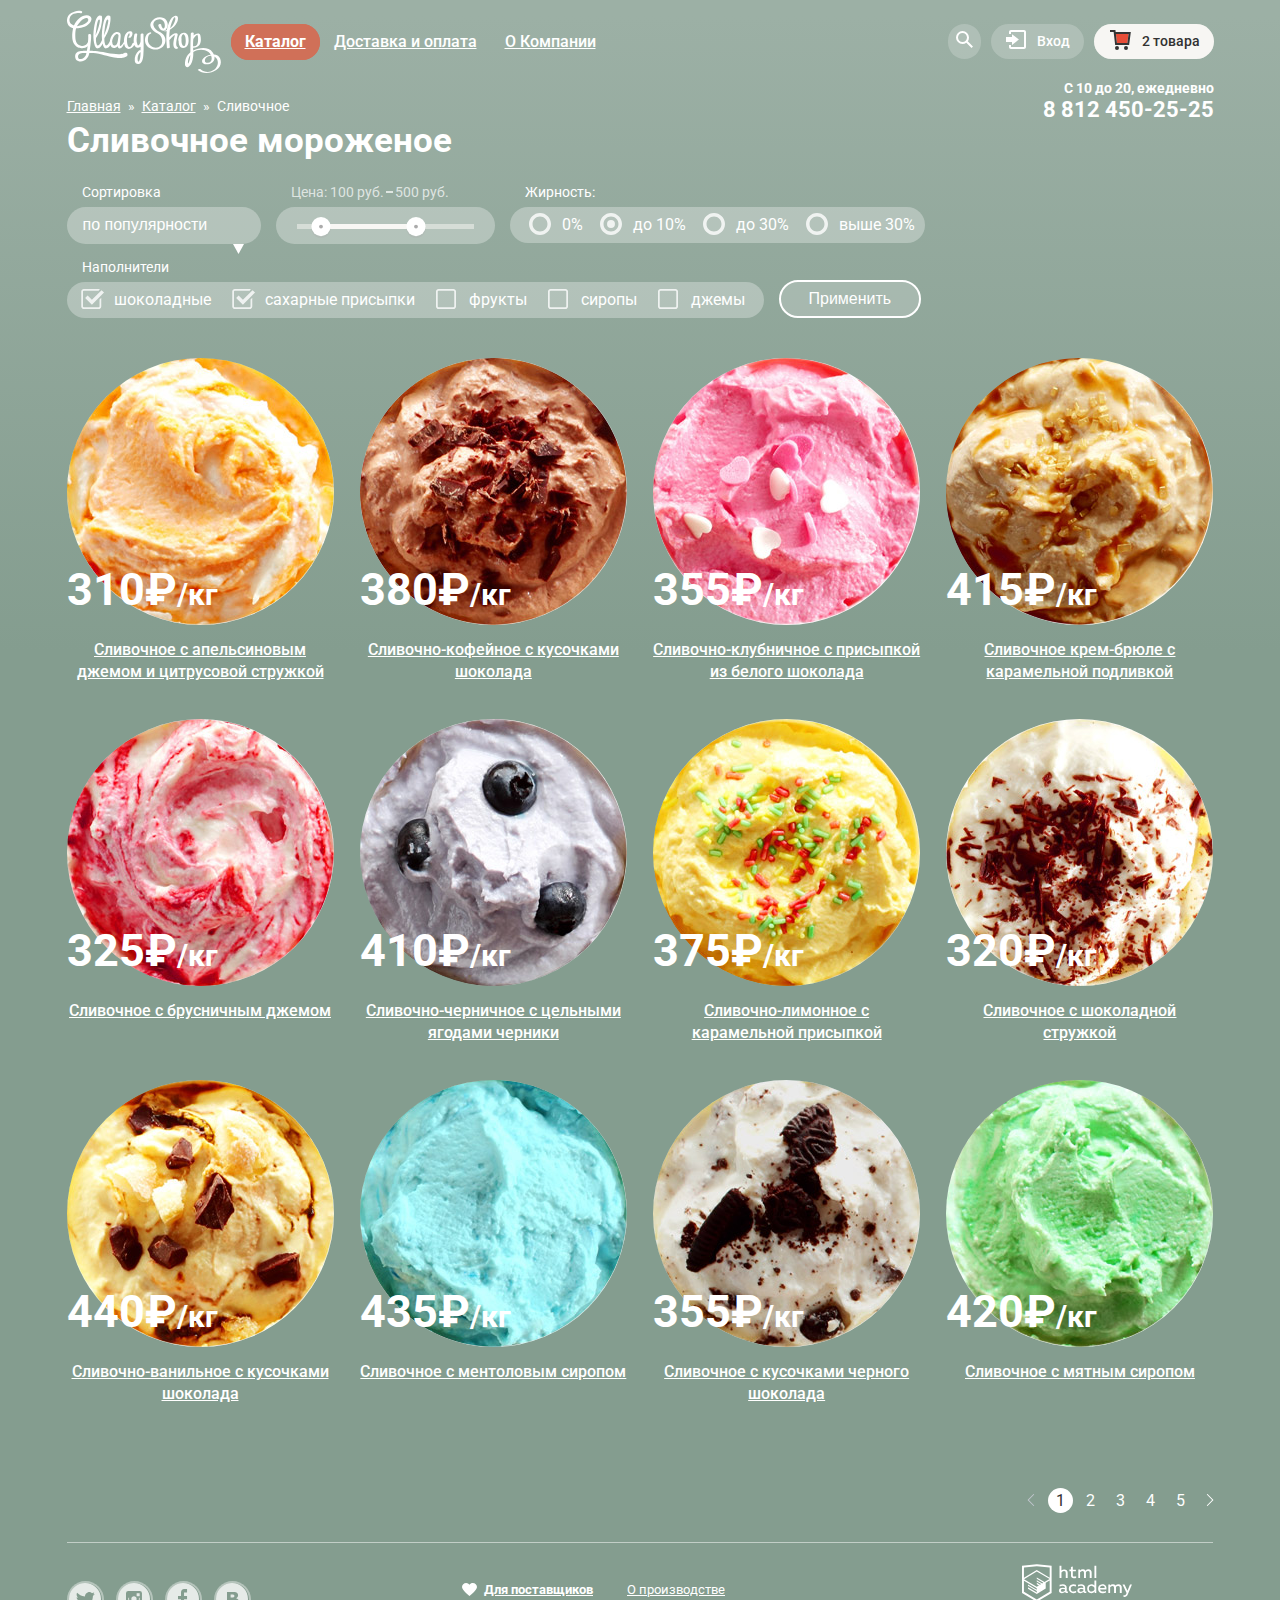
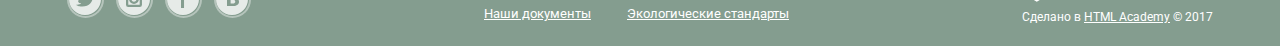
==== commit 34da36f9: "пагинация и hover" ====
--- a/inner.html
+++ b/inner.html
@@ -16,8 +16,8 @@
               <img src="img/logo.svg" width="154" height="64" alt="Мороженое «Глейси»">
             </a>
             <ul class="site-navigation page-list">
-              <li>
-                <a class="page-navigation" href="catalog.html">Каталог</a>
+              <li class="active">
+                <a class="page-navigation active" href="catalog.html">Каталог</a>
                 <ul class="sub-menu page-list">
                   <li class="line"><a class="sub-menu-link" href="#">Новинки</a></li>
                   <li><a class="sub-menu-link" href="inner.html">Сливочное</a></li>
@@ -58,18 +58,18 @@
                 </div>
               </li>
               <li class="login-link">
-                <a class="page-navigation" href="cart.html"><span class="visually-hidden">Корзина:</span>2 товара</a>
-                <div class="cart hidden">
+                <a class="cart-btn cart-full page-navigation" href="cart.html"><span class="visually-hidden">Корзина:</span>2 товара</a>
+                <div class="cart">
                   <table class="cart-item">                  
                     <tr>
                       <td>
                         <button class="close-btn" type="submit" value="Удалить товар">Удалить товар</button>
                       </td>
                       <td>
-                        <a href="#"><img src="img/product-1.png" class="cart-image" width="33" height="33" alt="Пломбир с апельсиновым джемом"></a>
-                      </td>
-                      <td>
-                        <a href="#">Пломбир с апельсиновым джемом</a>
+                        <a href="#"><img src="img/product-1.jpg" class="cart-image" width="33" height="33" alt="Пломбир с апельсиновым джемом"></a>
+                      </td>
+                      <td>
+                        <a class="cart-link" href="#">Пломбир с апельсиновым джемом</a>
                       </td>
                       <td>1,5 кг х <span>200 руб.</span></td>
                       <td>300 руб.</td>
@@ -79,17 +79,19 @@
                         <button class="close-btn" type="submit" value="Оформить заказ">Удалить товар</button>
                       </td>
                       <td>
-                        <a href="#"><img src="img/product-3.png" class="cart-image" width="33" height="33" alt="Клубничный пломбир с присыпкой из белого шоколада"></a>
-                      </td>
-                      <td>
-                        <a href="#">Клубничный пломбир с присыпкой из белого шоколада</a>
+                        <a href="#"><img src="img/product-3.jpg" class="cart-image" width="33" height="33" alt="Клубничный пломбир с присыпкой из белого шоколада"></a>
+                      </td>
+                      <td>
+                        <a class="cart-link" href="#">Клубничный пломбир с присыпкой из белого шоколада</a>
                       </td>
                       <td>1,5 кг х <span>300 руб.</span></td>
                       <td>450 руб.</td>
                     </tr>                  
                   </table>
-                  <span class="cart-price">Итого: 750 руб.</span>
-                  <button class="btn" type="submit" value="Оформить заказ">Оформить заказ</button>
+                  <div class="cart-wrapper">
+                    <span class="cart-price">Итого: 750 руб.</span>
+                    <button class="btn cart-price-btn" type="submit" value="Оформить заказ">Оформить заказ</button>
+                  </div>
                 </div>
               </li>
             </ul>
@@ -122,6 +124,7 @@
                       <option value="popular">по популярности</option>
                       <option value="cheaper">сначала недорогие</option>
                       <option value="expensive">сначала дорогие</option>
+                      <option value="fat">по жирности</option>
                     </select>
                   </div>
                 </fieldset>
@@ -333,7 +336,7 @@
 
         </main>
       
-      <footer class="footer">
+      <footer class="footer footer-inner">
           
         <ul class="social page-list">
           <li><a class="social-button page-link social-twitter" href="#"><span class="visually-hidden">Твиттер</span></a></li>
--- a/css/style.css
+++ b/css/style.css
@@ -216,7 +216,8 @@
 }
 
 .login-link:hover .login-form,
-.login-link:hover .search-form {
+.login-link:hover .search-form,
+.login-link:hover .cart {
   display: block;
 }
 
@@ -275,7 +276,6 @@
   padding-right: 17px;
   padding-bottom: 22px;
   padding-left: 19px;
-  
   border-radius: 5px;
   background-color: #f8f7f4;
   box-shadow: 0 20px 20px 0 rgba(0, 0, 0, 0.4);
@@ -948,6 +948,110 @@
   padding: 0;
 }
 
+.active {  
+  color: #ffffff;
+  font-weight: 700;
+  background-color: #d07058;
+  border-radius: 50px;
+}
+
+.cart {
+  margin: 0;
+  padding: 20px 15px;
+  position: absolute;
+  right: 0;
+  top: 40px;
+  display: none;
+  width: 515px;
+  border-radius: 5px;
+  list-style: none;
+  font-size: 13px;
+  line-height: 16px;
+  color: #323232;
+  background-color: #f8f7f4;	
+  box-shadow: 0 20px 20px 0 rgba(0,0,0,0.4);
+}
+
+.cart-full {
+  background-color: #f7f6f3;
+  border-radius: 50px;
+  color: #323232;
+}
+
+.cart-full::before {
+  background-image: url(../img/basket-red.svg);
+}
+
+.cart-full:hover::before {
+  background-image: url(../img/basket-red.svg);
+}
+
+.close-btn {
+  width: 11px;
+  height: 11px;
+  font-size: 0;
+  background-color: transparent;
+  border: 0;
+  cursor: pointer;
+  background-image: url(../img/cross-small.svg); 
+  background-repeat: no-repeat;
+  background-size: 11px 11px;
+}
+
+.cart-item {
+  margin-bottom: 15px;
+}
+
+.cart-item img {
+  margin-left: 13px;
+  margin-right: 13px;
+  border-radius: 50%;
+}
+
+.cart-item span {
+  color: #999999;
+}
+
+.cart-item td:nth-child(4) {
+  width: 121px;
+}
+
+.cart-item td:nth-child(5) {
+  width: 71px;
+}
+
+.cart-link {
+  margin-right: 30px;
+  font-size: 13px;
+  line-height: 16px;
+  color: #323232;
+  font-weight: 400;
+}
+
+.cart-wrapper {
+  display: flex;
+  flex-direction: column;
+  align-items: flex-end;  
+  border-top: 1px solid #cacac7;
+}
+
+.cart-wrapper .cart-price-btn {
+  margin: 0;
+  padding: 0;
+  padding-top: 10px;
+  padding-bottom: 10px;
+  padding-right: 15px;
+  padding-left: 10px;
+}
+
+.cart-price {
+  padding-top: 12px;
+  padding-bottom: 12px;
+  font-size: 15px;
+  line-height: 18px;
+  font-weight: 700;
+}
+
 .info {
   display: flex;
   justify-content: space-between;
@@ -1030,6 +1134,13 @@
   z-index: 2;
 }
 
+.select:hover::after {
+  background-image: url(../img/icon-down-dir-black.svg);
+  background-repeat: no-repeat;
+  background-position: 0 0;
+  background-size: 11px 10px;
+}
+
 .filters-sorting {
   padding-right: 35px;
   padding-top: 9px;
@@ -1041,6 +1152,11 @@
   z-index: 6;
 }
 
+.filters-sorting:hover,
+.filters-sorting:focus {
+  color: #323232;
+}
+
 .fat-list,
 .additive-list {
   display: flex;
@@ -1101,6 +1217,13 @@
   opacity: 0.8;
 }
 
+.filter-input-checkbox:focus + label::before, 
+.filter-input-checkbox:hover + label::before,
+.filter-input-checkbox:focus:checked + label::after,
+.filter-input-checkbox:hover:checked + label::after {
+  opacity: 1;
+}
+
 .filter-input-radio + label::before {
   content: "";
 
@@ -1131,6 +1254,13 @@
   background-position: 0 0;
   background-size: 22px 22px;
   opacity: 0.8;
+}
+
+.filter-input-radio:focus + label::before, 
+.filter-input-radio:hover + label::before,
+.filter-input-radio:focus:checked + label::after,
+.filter-input-radio:hover:checked + label::after {
+  opacity: 1;
 }
 
 .ranges {
@@ -1219,6 +1349,13 @@
   top: 10px;
 }
 
+.toggle:hover {
+  width: 22px;
+  height: 25px;
+  background-size: 22px 25px;;
+  cursor: pointer;
+}
+
 .btn-filters {
   padding: 8px 28px;
   align-self: flex-end;
@@ -1229,6 +1366,20 @@
   cursor: pointer;
 }
 
+.btn-filters:hover,
+.btn-filters:focus {
+  color: #323232;
+  background-color: #fff;
+}
+
+.btn-filters:active {
+  padding: 10px 30px;
+  color: #323232;
+  background-color: #eaeaea;
+  border: 0;
+  box-shadow: inset 0 2px 1px 0 #696969;
+}
+
 .page-title {
   margin-top: 0;
   margin-bottom: 25px;
@@ -1300,4 +1451,10 @@
 
 .pagination-item .next_page {
   padding-right: 0;
+}
+
+.footer-inner {
+  border-top: 1px solid rgba(255,255,255, 0.5);
+  margin-top: 30px;
+  padding-top: 20px;
 }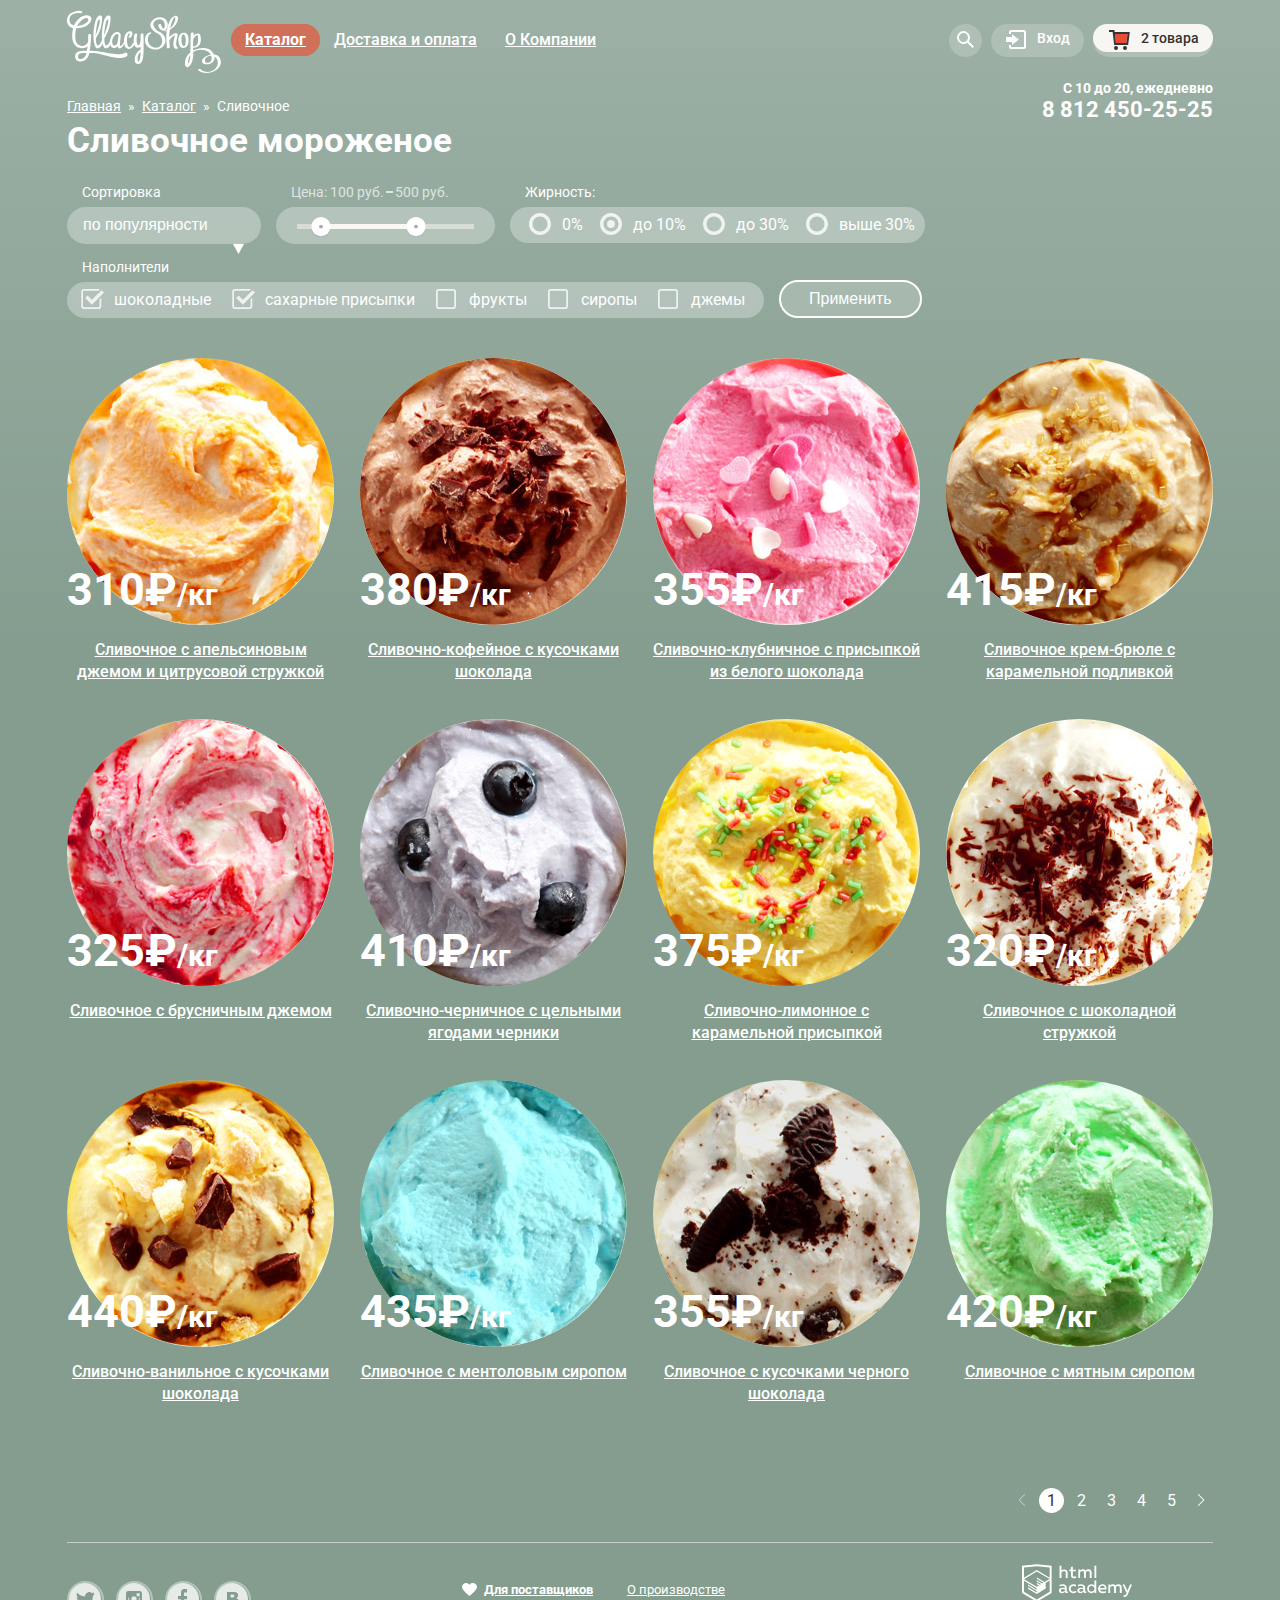
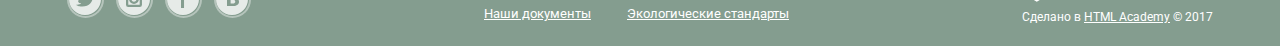
==== commit b52470e7: "Правки по комментариям" ====
--- a/inner.html
+++ b/inner.html
@@ -12,7 +12,7 @@
       <main class="container">
         <header class="header">
           <nav class="navigation">
-            <a class="header-logo">
+            <a class="header-logo" href="index.html">
               <img src="img/logo.svg" width="154" height="64" alt="Мороженое «Глейси»">
             </a>
             <ul class="site-navigation page-list">
@@ -222,10 +222,10 @@
                   <img src="img/product-2.jpg" width="267" height="267" alt="Сливочно-кофейное с кусочками шоколада"></a>
                 <b class="price">380₽<span class="mass">/кг</span></b>
                 <h3>
-                  <a class="catalog-link" href="#">Сливочно-кофейное с кусочками шоколада</a>        
-                </h3>
-                <div class="catalog-btn-wrapper">
-                  <a class="btn catalog-btn">Быстрый просмотр</a>
+                  <a class="catalog-link" href="#">Сливочно-кофейное с кусочками шоколада</a>
+                </h3>
+                <div class="catalog-btn-wrapper">
+                  <a class="btn catalog-btn" href="#">Быстрый просмотр</a>
                 </div>
               </li>
               <li class="product">
@@ -236,7 +236,7 @@
                   <a class="catalog-link" href="#">Сливочно-клубничное с присыпкой из белого шоколада</a>           
                 </h3>
                 <div class="catalog-btn-wrapper">
-                  <a class="btn catalog-btn">Быстрый просмотр</a>
+                  <a class="btn catalog-btn" href="#">Быстрый просмотр</a>
                 </div>
               </li>
               <li class="product">
@@ -247,7 +247,7 @@
                   <a class="catalog-link" href="#">Сливочное крем-брюле с карамельной подливкой</a>
                 </h3>
                 <div class="catalog-btn-wrapper">
-                  <a class="btn catalog-btn">Быстрый просмотр</a>
+                  <a class="btn catalog-btn" href="#">Быстрый просмотр</a>
                 </div>
               </li> 
               <li class="product">
@@ -257,6 +257,9 @@
                 <h3>
                   <a class="catalog-link" href="#">Сливочное с брусничным джемом</a> 
                 </h3>
+                <div class="catalog-btn-wrapper">
+                  <a class="btn catalog-btn" href="#">Быстрый просмотр</a>
+                </div>
               </li>
               <li class="product">
                 <a href="catalog-item.html">    
@@ -265,14 +268,20 @@
                 <h3>
                   <a class="catalog-link" href="#">Сливочно-черничное с цельными ягодами черники </a>           
                 </h3>
+                <div class="catalog-btn-wrapper">
+                <a class="btn catalog-btn" href="#">Быстрый просмотр</a>
+              </div>
               </li>
               <li class="product">
                 <a href="catalog-item.html">    
                   <img src="img/product-7.jpg" width="267" height="267" alt="Сливочно-лимонное с карамельной присыпкой"></a>
                 <b class="price">375₽<span class="mass">/кг</span></b>
                 <h3>
-                  <a class="catalog-link" href="#">Сливочно-лимонное с карамельной присыпкой</a>           
-                </h3>
+                  <a class="catalog-link" href="#">Сливочно-лимонное с карамельной присыпкой</a>  
+                </h3>
+                <div class="catalog-btn-wrapper">
+                <a class="btn catalog-btn" href="#">Быстрый просмотр</a>
+              </div>
               </li>
               <li class="product">
                 <a href="catalog-item.html">    
@@ -281,6 +290,9 @@
                 <h3>
                   <a class="catalog-link" href="#">Сливочное с шоколадной стружкой</a>           
                 </h3>
+                <div class="catalog-btn-wrapper">
+                <a class="btn catalog-btn" href="#">Быстрый просмотр</a>
+              </div>
               </li>
               <li class="product">
                 <a href="catalog-item.html">    
@@ -289,6 +301,9 @@
                 <h3>
                   <a class="catalog-link" href="#">Сливочно-ванильное с кусочками шоколада</a>           
                 </h3>
+                <div class="catalog-btn-wrapper">
+                <a class="btn catalog-btn" href="#">Быстрый просмотр</a>
+              </div>
               </li>
               <li class="product">
                 <a href="catalog-item.html">    
@@ -297,6 +312,9 @@
                 <h3>
                   <a class="catalog-link" href="#">Сливочноe с ментоловым сиропом</a>           
                 </h3>
+                <div class="catalog-btn-wrapper">
+                <a class="btn catalog-btn" href="#">Быстрый просмотр</a>
+              </div>
               </li>
               <li class="product">
                 <a href="catalog-item.html">    
@@ -305,6 +323,9 @@
                 <h3>
                   <a class="catalog-link" href="#">Сливочное с кусочками черного шоколада</a>           
                 </h3>
+                <div class="catalog-btn-wrapper">
+                <a class="btn catalog-btn" href="#">Быстрый просмотр</a>
+              </div>
               </li>
               <li class="product">
                 <a href="catalog-item.html">    
@@ -313,6 +334,9 @@
                 <h3>
                   <a class="catalog-link" href="#">Сливочное с мятным сиропом</a>
                 </h3>
+                <div class="catalog-btn-wrapper">
+                <a class="btn catalog-btn" href="#">Быстрый просмотр</a>
+              </div>
               </li>
             </ul>
             <ul class="pagination-list page-list">
--- a/css/style.css
+++ b/css/style.css
@@ -1,7 +1,7 @@
 body {
   margin: 0;
   padding: 0;
-  
+  min-width: 1200px;
   font-family: "Roboto", Tahoma, sans-serif;
   font-size: 16px;
   line-height: 22px;
@@ -28,13 +28,21 @@
 }
 
 .site-wrapper {
-  min-width: 1147px;
+  min-width: 1146px;
   background-color: #849d8f;
   background-image: url("../img/slider-1.png");
   background-repeat: no-repeat;
   background-position: top center;
   
   transition: background-image 0.5s ease, background-color 0.5s ease;
+}
+
+.site-wrapper a:focus {
+  outline: 3px solid lightblue;
+}
+
+.container a:focus {
+  outline: 3px solid lightblue; 
 }
 
 .site-wrapper::before,
@@ -54,7 +62,7 @@
 
 .container {
   margin: 0 auto;
-  width: 1147px;
+  width: 1146px;
   padding-left: 15px;
   padding-right: 15px;
   padding-top: 10px;
@@ -97,6 +105,10 @@
   box-shadow: inset 0 2px 2px rgba(172, 16, 0, 1);
 }
 
+.btn:focus {
+  outline: 3px solid lightblue;
+}
+
 .header {
   position: relative;
   z-index: 10;
@@ -120,7 +132,6 @@
   margin-top: 14px;
   min-width: 406px;
   display: flex;
-  align-items: center; 
   flex-wrap: wrap;
   align-items: flex-start;
 }
@@ -134,13 +145,14 @@
 
 .page-navigation {
   display: block;
-  padding: 9px 14px 9px 14px;
-  min-height: 17px;
+  padding: 7px 14px 7px 14px;
   color: #ffffff;
 }
 
 .page-navigation:hover,
-.page-navigation:focus {
+.page-navigation:focus   {
+  min-height: 33px;
+  box-sizing: border-box;
   color: #323232;
   border-radius: 50px;
   background-color: #f7f6f3;
@@ -159,7 +171,8 @@
   background-color: #f8f7f4;
   box-shadow: 0 20px 20px 0 rgba(0, 0, 0, 0.4);
 }
-.site-navigation>li:hover .sub-menu {
+.site-navigation>li:hover .sub-menu,
+.site-navigation>li:focus-within .sub-menu {
   display: block;
   z-index: 10;
 }
@@ -178,7 +191,8 @@
   text-decoration: none;
 }
 
-.sub-menu-link:hover {
+.sub-menu-link:hover,
+.sub-menu-link:focus {
   background-color: #fbded7;
 }
 
@@ -204,12 +218,13 @@
 }
 
 .login-link {
-  padding: 0;
-  margin: 0;
-  min-height: 30px;
+  box-sizing: border-box;
+  padding: 0;
+  margin: 0;
+  min-height: 33px;
   min-width: 33px;
-  margin-left: 10px;
-  margin-bottom: 5px;
+  margin-left: 9px;
+  margin-bottom: 8px;
   position: relative; 
   background-color: rgba(255, 255, 255, 0.2);
   border-radius: 50px;
@@ -217,14 +232,17 @@
 
 .login-link:hover .login-form,
 .login-link:hover .search-form,
-.login-link:hover .cart {
+.login-link:hover .cart,
+.login-link:focus-within .login-form,
+.login-link:focus-within .search-form,
+.login-link:focus-within .cart {
   display: block;
 }
 
 .login-link a {
   text-decoration: none;
   font-size: 14px;
-  line-height: 16px;
+  line-height: 14px;
   font-weight: 500;
 }
 
@@ -237,11 +255,14 @@
   content: "";
   background-image: url(../img/loupe.svg);
   background-repeat: no-repeat;
-}
-
-.search-btn:hover::before {
+  background-size: 17px 17px;
+}
+
+.search-btn:hover::before,
+.search-btn:focus::before {
   background-image: url(../img/loupe-black.svg);
   background-repeat: no-repeat;
+  background-size: 17px 17px;
 }
 
 .search-form {  
@@ -269,7 +290,7 @@
 
 .login-form {
   position: absolute;
-  top: 36px;
+  top: 37px;
   right:  1px;
   display: none;
   padding-top: 20px;
@@ -330,10 +351,15 @@
   height: 19px;
   content: "";
   background-image: url(../img/enter.svg);
-}
-
-.login-btn:hover::before {
-  background-image: url(../img/entrance.svg);
+  background-repeat: no-repeat;
+  background-size: 21px 19px;  
+}
+
+.login-btn:hover::before,
+.login-btn:focus::before {
+  background-image: url(../img/enter-black.svg);
+  background-repeat: no-repeat;
+  background-size: 21px 19px;  
 }
 
 .cart-btn {
@@ -349,10 +375,15 @@
   content: "";
   background-image: url(../img/basket.svg);
   background-repeat: no-repeat;
-}
-
-.cart-btn:hover::before {
+  background-size: 21px 20px;
+}
+
+.cart-btn:hover::before,
+.cart-btn:focus::before {
   background-image: url(../img/basket-black.svg);
+  background-repeat: no-repeat;
+  background-size: 21px 20px;
+  
 }
 
 .phone {
@@ -587,7 +618,10 @@
   left: 0;
 }
 
-.catalog-item:hover>.catalog-btn-wrapper {
+.catalog-item:hover > .catalog-btn-wrapper,
+.catalog-item:focus-within > .catalog-btn-wrapper,
+.product:hover > .catalog-btn-wrapper,
+.product:focus-within > .catalog-btn-wrapper {
   display: flex;
 }
 
@@ -607,9 +641,13 @@
 }
 
 .catalog-btn {
- position: absolute;
- bottom: 22px;
-}
+  margin-bottom: 20px;
+}
+
+.catalog-btn:focus {
+  outline: 3px solid lightblue;
+}
+
 
 .about {
   padding: 0;
@@ -837,7 +875,7 @@
   margin-top: 80px;
   margin-left: auto;
   margin-right: auto;
-  margin-bottom: 20px;
+  padding-bottom: 20px;
   display: flex;
   justify-content: space-between;
   width: 1146px;
@@ -865,12 +903,8 @@
   opacity: 0.8;
 }
 
-.social-button:hover {
-  opacity: 1;
-  border: 2px solid rgba(255, 255, 255, 0.7);
-}
-
-.social-button:hover {
+.social-button:hover,
+social-button:focus {
   opacity: 1;
   border: 2px solid rgba(255, 255, 255, 0.7);
 }
@@ -1134,7 +1168,8 @@
   z-index: 2;
 }
 
-.select:hover::after {
+.select:hover::after,
+.select:focus::after {
   background-image: url(../img/icon-down-dir-black.svg);
   background-repeat: no-repeat;
   background-position: 0 0;
@@ -1449,12 +1484,112 @@
   transform: rotate(180deg);
 }
 
-.pagination-item .next_page {
-  padding-right: 0;
-}
+
 
 .footer-inner {
   border-top: 1px solid rgba(255,255,255, 0.5);
   margin-top: 30px;
   padding-top: 20px;
+}
+
+/*
+.modal-mask {
+  position: fixed;
+  top: 0;
+  left: 0;
+  z-index: 30;
+  display: none;
+  width: 100%;
+  height: 100%;
+  background-color: rgba(0,0,0,.4);
+}
+
+.visible {
+  display: block;
+}
+*/
+
+.modal {
+  position: fixed;
+  display: none;
+  color: #323232;
+  background-color: #f8f7f4;
+  top: 340px;
+  left: 50%;
+  margin-left: -235px;
+  width: 423px;
+  padding: 25px;
+  padding-top: 17px; 
+  border-radius: 10px;
+}
+
+.modal h3 {
+  margin: 0;
+  margin-bottom: 27px;
+  padding: 0;
+  font-size: 24px;
+  font-weight: 500;
+}
+
+.modal-form {
+  display: flex;
+  flex-direction: column;
+  align-items: flex-start;
+}
+
+.modal-form input,
+.modal-form textarea {
+  box-sizing: border-box;
+  padding: 0;
+  padding-left: 14px;
+  margin-bottom: 20px;
+  font: inherit;
+  color: #323232;
+  background-color: #fff;
+  border: 1px solid #d3d3d3;
+  border-radius: 5px;
+}
+
+.modal-form input {
+   height: 46px;
+  width: 267px;
+}
+
+.modal-form textarea {
+  padding-top: 12px;
+  margin-bottom: 25px;
+  width: 426px;
+}
+
+.modal-form .btn {
+ align-self: flex-end;
+}
+
+.modal-close {
+  position: absolute;
+  top: 20px;
+  right: 20px;
+  width: 18px;
+  height: 20px;
+  font-size: 0;
+  background-color: transparent;
+  border: 0;
+  cursor: pointer;
+}
+
+.modal-close::after, .modal-close::before {
+  content: "";
+  position: absolute;
+  top: 8px;
+  width: 18px;
+  height: 3px;
+  background-color: #231f20;
+}
+
+.modal-close::before {
+  transform: rotate(45deg);
+}
+
+.modal-close::after {
+  transform: rotate(-45deg);
 }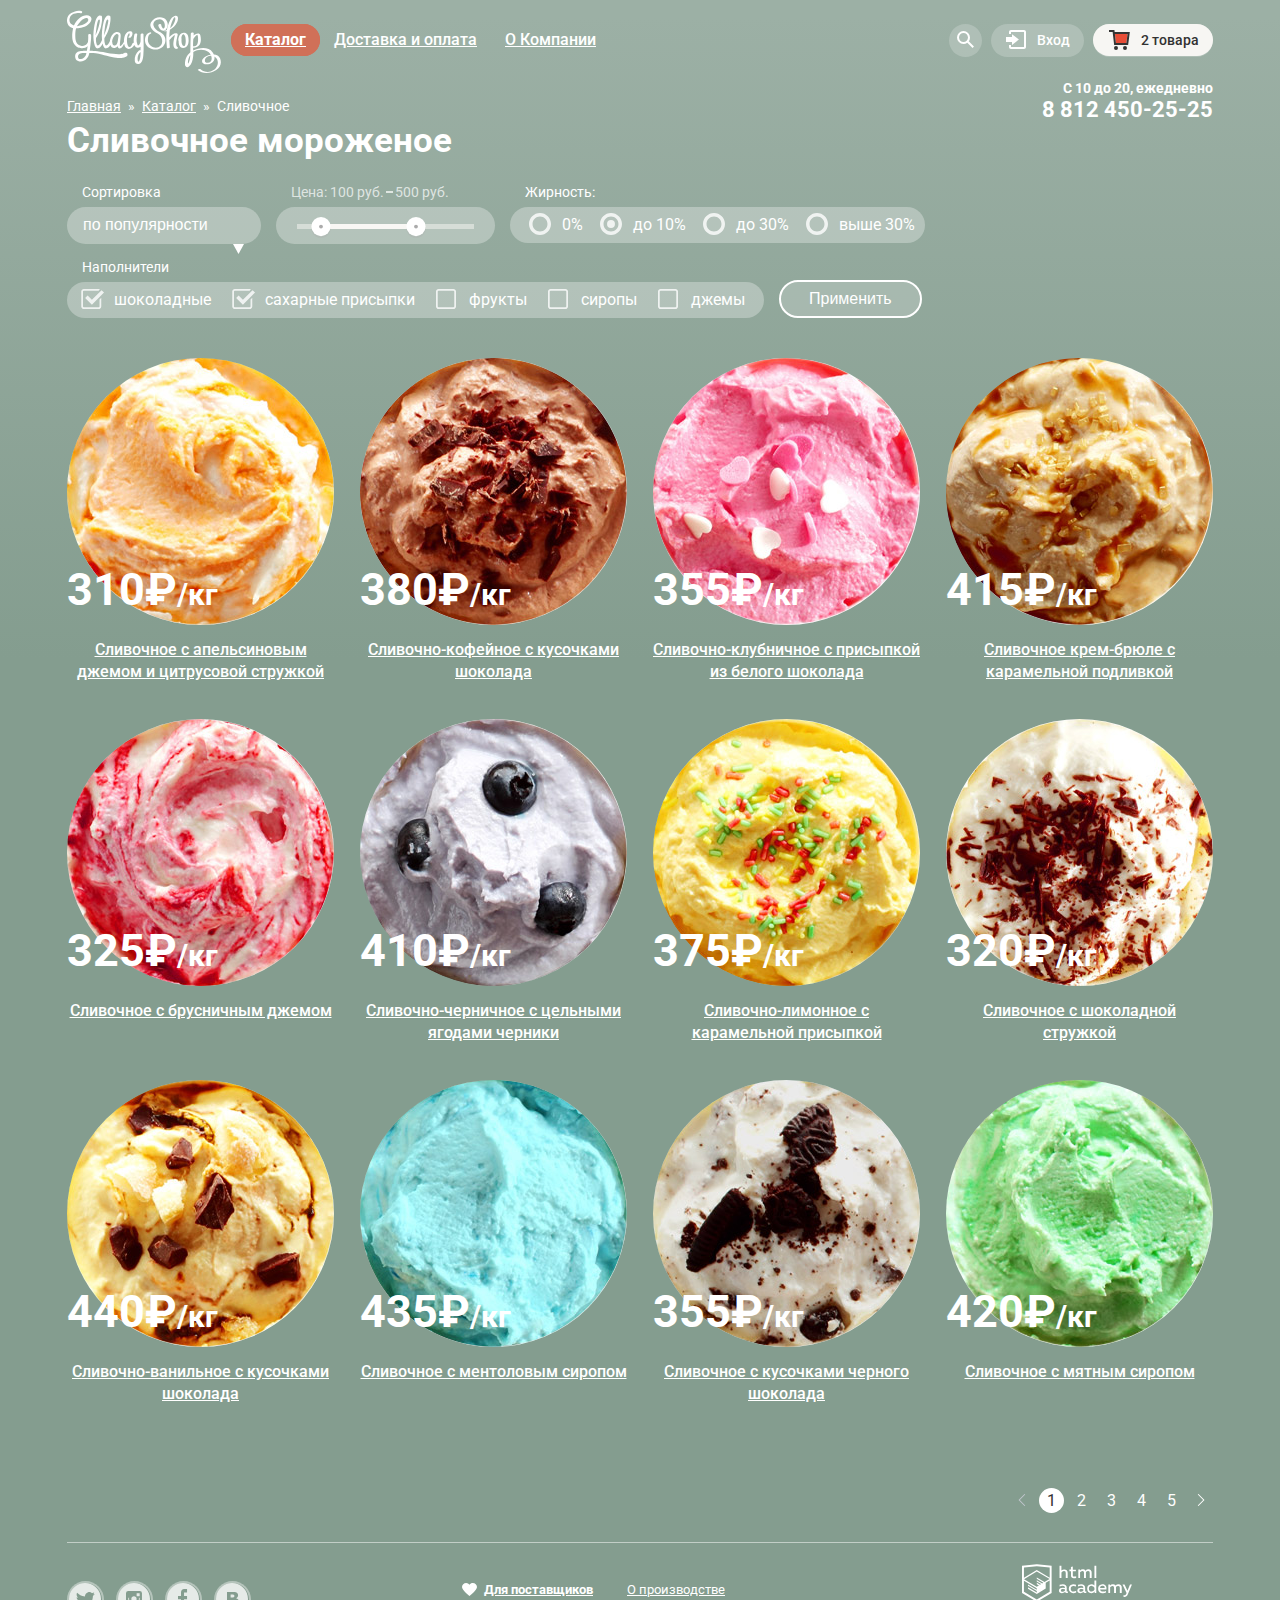
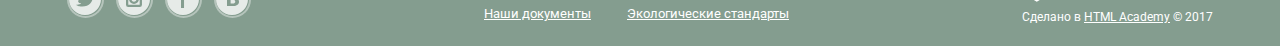
==== commit 1fa20d06: "Подсветка ссылки активной страницы в каталоге" ====
--- a/inner.html
+++ b/inner.html
@@ -20,7 +20,7 @@
                 <a class="page-navigation active" href="catalog.html">Каталог</a>
                 <ul class="sub-menu page-list">
                   <li class="line"><a class="sub-menu-link" href="#">Новинки</a></li>
-                  <li><a class="sub-menu-link" href="inner.html">Сливочное</a></li>
+                  <li class="sub-menu-active"><a class="sub-menu-link" href="inner.html">Сливочное</a></li>
                   <li><a class="sub-menu-link" href="#">Щербеты</a></li>
                   <li><a class="sub-menu-link" href="#">Фруктовый лед</a></li>
                   <li><a class="sub-menu-link" href="#">Мелорин</a></li>
--- a/css/style.css
+++ b/css/style.css
@@ -20,10 +20,14 @@
     padding: 0;
     white-space: nowrap;
     border: 0;
-    clip-path: inset(100%);
+    -webkit-clip-path: inset(100%);
+            clip-path: inset(100%);
 }
 
 .catalog-page-wrapper {
+  background-image: -webkit-gradient(linear,left top, left bottom,color-stop(1%, #9cb0a5),color-stop(40%, #849d8f));
+  background-image: -webkit-linear-gradient(top,#9cb0a5 1%,#849d8f 40%);
+  background-image: -o-linear-gradient(top,#9cb0a5 1%,#849d8f 40%);
   background-image: linear-gradient(to bottom,#9cb0a5 1%,#849d8f 40%);
 }
 
@@ -34,6 +38,10 @@
   background-repeat: no-repeat;
   background-position: top center;
   
+  -webkit-transition: background-image 0.5s ease, background-color 0.5s ease;
+  
+  -o-transition: background-image 0.5s ease, background-color 0.5s ease;
+  
   transition: background-image 0.5s ease, background-color 0.5s ease;
 }
 
@@ -88,21 +96,33 @@
   text-decoration: none;
   vertical-align: top;
   text-align: center;
+  background-image: -webkit-gradient(linear,left bottom, left top,from(#e74b36),to(#f26843));
+  background-image: -webkit-linear-gradient(bottom,#e74b36 0%,#f26843 100%);
+  background-image: -o-linear-gradient(bottom,#e74b36 0%,#f26843 100%);
   background-image: linear-gradient(to top,#e74b36 0%,#f26843 100%);
   border: none;
   outline: none;
   border-radius: 25px;
-  box-shadow: 0 2px 2px rgba(172, 16, 0, 0.64);
+  -webkit-box-shadow: 0 2px 2px rgba(172, 16, 0, 0.64);
+          box-shadow: 0 2px 2px rgba(172, 16, 0, 0.64);
 }
 
 .btn:hover {
+  background-image: -webkit-gradient(linear, left bottom, left top, from(#ec6f5e), to(#f58669));
+  background-image: -webkit-linear-gradient(bottom, #ec6f5e 0%, #f58669 100%);
+  background-image: -o-linear-gradient(bottom, #ec6f5e 0%, #f58669 100%);
   background-image: linear-gradient(to top, #ec6f5e 0%, #f58669 100%);
-  box-shadow: 0 2px 2px rgba(172, 16, 0, 1);
+  -webkit-box-shadow: 0 2px 2px rgba(172, 16, 0, 1);
+          box-shadow: 0 2px 2px rgba(172, 16, 0, 1);
 }
 
 .btn:active {
+  background-image: -webkit-gradient(linear, left bottom, left top, from(#e1613e), to(#d84732));
+  background-image: -webkit-linear-gradient(bottom, #e1613e 0%, #d84732 100%);
+  background-image: -o-linear-gradient(bottom, #e1613e 0%, #d84732 100%);
   background-image: linear-gradient(to top, #e1613e 0%, #d84732 100%);
-  box-shadow: inset 0 2px 2px rgba(172, 16, 0, 1);
+  -webkit-box-shadow: inset 0 2px 2px rgba(172, 16, 0, 1);
+          box-shadow: inset 0 2px 2px rgba(172, 16, 0, 1);
 }
 
 .btn:focus {
@@ -115,8 +135,12 @@
 }
 
 .navigation {
-  display: flex;
-  justify-content: space-between;
+  display: -webkit-box;
+  display: -ms-flexbox;
+  display: flex;
+  -webkit-box-pack: justify;
+      -ms-flex-pack: justify;
+          justify-content: space-between;
   
   font-size: 16px;
   line-height: 18px;
@@ -131,14 +155,23 @@
   margin-left: 10px;
   margin-top: 14px;
   min-width: 406px;
-  display: flex;
-  flex-wrap: wrap;
-  align-items: flex-start;
+  display: -webkit-box;
+  display: -ms-flexbox;
+  display: flex;
+  -ms-flex-wrap: wrap;
+      flex-wrap: wrap;
+  -webkit-box-align: start;
+      -ms-flex-align: start;
+          align-items: flex-start;
 }
 
 .user-navigation {
-  display: flex;
-  align-items: center;
+  display: -webkit-box;
+  display: -ms-flexbox;
+  display: flex;
+  -webkit-box-align: center;
+      -ms-flex-align: center;
+          align-items: center;
   
   font-weight: 500;
 }
@@ -152,7 +185,8 @@
 .page-navigation:hover,
 .page-navigation:focus   {
   min-height: 33px;
-  box-sizing: border-box;
+  -webkit-box-sizing: border-box;
+          box-sizing: border-box;
   color: #323232;
   border-radius: 50px;
   background-color: #f7f6f3;
@@ -169,7 +203,8 @@
   min-width: 143px;  
   border-radius: 5px;
   background-color: #f8f7f4;
-  box-shadow: 0 20px 20px 0 rgba(0, 0, 0, 0.4);
+  -webkit-box-shadow: 0 20px 20px 0 rgba(0, 0, 0, 0.4);
+          box-shadow: 0 20px 20px 0 rgba(0, 0, 0, 0.4);
 }
 .site-navigation>li:hover .sub-menu,
 .site-navigation>li:focus-within .sub-menu {
@@ -197,6 +232,10 @@
 }
 
 .sub-menu-link:active {
+  background-color: #d07058;
+}
+
+.sub-menu-active {
   background-color: #f6b5a5;
 }
 
@@ -218,7 +257,8 @@
 }
 
 .login-link {
-  box-sizing: border-box;
+  -webkit-box-sizing: border-box;
+          box-sizing: border-box;
   padding: 0;
   margin: 0;
   min-height: 33px;
@@ -242,7 +282,6 @@
 .login-link a {
   text-decoration: none;
   font-size: 14px;
-  line-height: 14px;
   font-weight: 500;
 }
 
@@ -274,14 +313,16 @@
   display: none;
   border-radius: 5px;
   background-color: #f8f7f4;
-  box-shadow: 0 20px 20px 0 rgba(0, 0, 0, 0.4);
+  -webkit-box-shadow: 0 20px 20px 0 rgba(0, 0, 0, 0.4);
+          box-shadow: 0 20px 20px 0 rgba(0, 0, 0, 0.4);
 }
 
 .search input {
   margin: 0;
   padding: 0;
   padding-left: 14px;
-  box-sizing: border-box;
+  -webkit-box-sizing: border-box;
+          box-sizing: border-box;
   min-width: 311px;
   min-height: 44px;
   border: 1px solid #d3d3d2;
@@ -299,7 +340,8 @@
   padding-left: 19px;
   border-radius: 5px;
   background-color: #f8f7f4;
-  box-shadow: 0 20px 20px 0 rgba(0, 0, 0, 0.4);
+  -webkit-box-shadow: 0 20px 20px 0 rgba(0, 0, 0, 0.4);
+          box-shadow: 0 20px 20px 0 rgba(0, 0, 0, 0.4);
 }
 
 .login input {
@@ -307,7 +349,8 @@
   padding-left: 14px;
   margin: 0;
   margin-bottom: 21px;
-  box-sizing: border-box;
+  -webkit-box-sizing: border-box;
+          box-sizing: border-box;
   height: 44px;
   width: 241px; 
   border: 1px solid #d3d3d2;
@@ -321,9 +364,15 @@
 }
 
 .login-wrapper {
-  display: flex;
-  align-items: flex-start;
-  justify-content: space-between;
+  display: -webkit-box;
+  display: -ms-flexbox;
+  display: flex;
+  -webkit-box-align: start;
+      -ms-flex-align: start;
+          align-items: flex-start;
+  -webkit-box-pack: justify;
+      -ms-flex-pack: justify;
+          justify-content: space-between;
 }
 
 .login-links {
@@ -513,20 +562,32 @@
 
 .wrapper {
   margin-bottom: 40px;
-  display: flex;
-  justify-content: space-between;
+  display: -webkit-box;
+  display: -ms-flexbox;
+  display: flex;
+  -webkit-box-pack: justify;
+      -ms-flex-pack: justify;
+          justify-content: space-between;
 }
 
 .column {
-  flex-basis: 560px;
+  -ms-flex-preferred-size: 560px;
+      flex-basis: 560px;
   border-radius: 15px;
 }
 
 
 .promo-item {
-  display: flex;
-  flex-direction: column;
-  align-items: flex-start;
+  display: -webkit-box;
+  display: -ms-flexbox;
+  display: flex;
+  -webkit-box-orient: vertical;
+  -webkit-box-direction: normal;
+      -ms-flex-direction: column;
+          flex-direction: column;
+  -webkit-box-align: start;
+      -ms-flex-align: start;
+          align-items: flex-start;
   font-size: 18px;
   line-height: 22px;
   font-weight: 700;
@@ -553,7 +614,8 @@
   padding-top: 8px;
   padding-bottom: 12px;
   padding-left: 20px;
-  align-self: flex-end;
+  -ms-flex-item-align: end;
+      align-self: flex-end;
 }
 
 .promo-raspberry {
@@ -572,9 +634,14 @@
 .catalog-list {
   margin: 0;
   padding: 0;
-  display: flex;
-  flex-wrap: wrap;
-  justify-content: space-between;
+  display: -webkit-box;
+  display: -ms-flexbox;
+  display: flex;
+  -ms-flex-wrap: wrap;
+      flex-wrap: wrap;
+  -webkit-box-pack: justify;
+      -ms-flex-pack: justify;
+          justify-content: space-between;
 }
 
 .catalog-item,
@@ -622,6 +689,8 @@
 .catalog-item:focus-within > .catalog-btn-wrapper,
 .product:hover > .catalog-btn-wrapper,
 .product:focus-within > .catalog-btn-wrapper {
+  display: -webkit-box;
+  display: -ms-flexbox;
   display: flex;
 }
 
@@ -630,13 +699,18 @@
   top: -5px;
   right: -15px;
   display: none;
-  align-items: flex-end;
-  justify-content: center;
+  -webkit-box-align: end;
+      -ms-flex-align: end;
+          align-items: flex-end;
+  -webkit-box-pack: center;
+      -ms-flex-pack: center;
+          justify-content: center;
   min-width: 295px;
   min-height: 405px;
   border-radius: 5px;
   background-color: rgba(248, 247, 244, 0.2);
-  box-shadow: 0 20px 20px 0 rgba(0, 0, 0, 0.4);
+  -webkit-box-shadow: 0 20px 20px 0 rgba(0, 0, 0, 0.4);
+          box-shadow: 0 20px 20px 0 rgba(0, 0, 0, 0.4);
   z-index: 5;
 }
 
@@ -673,10 +747,15 @@
 .about-features {
   padding: 0;
   margin: 0;
-  display: flex;
-  flex-wrap: wrap;
-  justify-content: space-around;
-  align-content: space-between;
+  display: -webkit-box;
+  display: -ms-flexbox;
+  display: flex;
+  -ms-flex-wrap: wrap;
+      flex-wrap: wrap;
+  -ms-flex-pack: distribute;
+      justify-content: space-around;
+  -ms-flex-line-pack: justify;
+      align-content: space-between;
 }
 
 .about-feature {
@@ -714,7 +793,8 @@
 }
 
 .blog {
-  box-sizing: border-box;
+  -webkit-box-sizing: border-box;
+          box-sizing: border-box;
   padding-top: 23px;
   padding-right: 250px;
   padding-left: 20px;
@@ -746,7 +826,8 @@
 }
 
 .subscribe {
-  box-sizing: border-box;
+  -webkit-box-sizing: border-box;
+          box-sizing: border-box;
   padding: 5px;
   min-height: 220px;
   color: #5a5a5a;  
@@ -770,12 +851,17 @@
 }
 
 .subscribe-form {
-  display: flex;
-  justify-content: space-between;
+  display: -webkit-box;
+  display: -ms-flexbox;
+  display: flex;
+  -webkit-box-pack: justify;
+      -ms-flex-pack: justify;
+          justify-content: space-between;
 }
 
 .subscribe-form input {
-  box-sizing: border-box;
+  -webkit-box-sizing: border-box;
+          box-sizing: border-box;
   padding-left: 14px;
   width: 368px;
   border: 1px solid rgba(178, 178, 178, 0.5);
@@ -801,13 +887,20 @@
 }
 
 .inner {
-  display: flex;
-  align-items: center;
-  justify-content: flex-end;
+  display: -webkit-box;
+  display: -ms-flexbox;
+  display: flex;
+  -webkit-box-align: center;
+      -ms-flex-align: center;
+          align-items: center;
+  -webkit-box-pack: end;
+      -ms-flex-pack: end;
+          justify-content: flex-end;
 }
 
 .address-contacts {
-  box-sizing: border-box;
+  -webkit-box-sizing: border-box;
+          box-sizing: border-box;
   margin: 0;
   margin-top: 50px;
   padding-top: 28px;
@@ -816,7 +909,7 @@
   padding-left: 25px;
   min-width: 302px;
   min-height: 305px;
-  z-index: 2;
+  z-index: 5;
   
   font-size: 14px;
   line-height: 20px;
@@ -847,12 +940,17 @@
 .map {
   position: relative;
   margin: 0 auto;
-  width: 1200px;
 }
 
 .map-pic {
   position: absolute;
   top: 0px;
+  max-height: 430px;
+  width: 100%;
+}
+
+.yandex-map {
+  z-index: 3;
 }
 
 
@@ -876,15 +974,23 @@
   margin-left: auto;
   margin-right: auto;
   padding-bottom: 20px;
-  display: flex;
-  justify-content: space-between;
+  display: -webkit-box;
+  display: -ms-flexbox;
+  display: flex;
+  -webkit-box-pack: justify;
+      -ms-flex-pack: justify;
+          justify-content: space-between;
   width: 1146px;
 }
 
 .social {
   margin-top: 16px;
-  display: flex;
-  align-items: center;
+  display: -webkit-box;
+  display: -ms-flexbox;
+  display: flex;
+  -webkit-box-align: center;
+      -ms-flex-align: center;
+          align-items: center;
   width: 267px;
 }
 
@@ -930,10 +1036,17 @@
   margin-left: 25px;
   padding: 0;
   padding-top: 15px;
-  display: flex;
-  flex-wrap: wrap;
-  justify-content: center;
-  align-items: flex-end;
+  display: -webkit-box;
+  display: -ms-flexbox;
+  display: flex;
+  -ms-flex-wrap: wrap;
+      flex-wrap: wrap;
+  -webkit-box-pack: center;
+      -ms-flex-pack: center;
+          justify-content: center;
+  -webkit-box-align: end;
+      -ms-flex-align: end;
+          align-items: flex-end;
   width: 560px;
 }
 
@@ -1003,7 +1116,8 @@
   line-height: 16px;
   color: #323232;
   background-color: #f8f7f4;	
-  box-shadow: 0 20px 20px 0 rgba(0,0,0,0.4);
+  -webkit-box-shadow: 0 20px 20px 0 rgba(0,0,0,0.4);	
+          box-shadow: 0 20px 20px 0 rgba(0,0,0,0.4);
 }
 
 .cart-full {
@@ -1063,9 +1177,16 @@
 }
 
 .cart-wrapper {
-  display: flex;
-  flex-direction: column;
-  align-items: flex-end;  
+  display: -webkit-box;
+  display: -ms-flexbox;
+  display: flex;
+  -webkit-box-orient: vertical;
+  -webkit-box-direction: normal;
+      -ms-flex-direction: column;
+          flex-direction: column;
+  -webkit-box-align: end;
+      -ms-flex-align: end;
+          align-items: flex-end;  
   border-top: 1px solid #cacac7;
 }
 
@@ -1087,13 +1208,19 @@
 }
 
 .info {
-  display: flex;
-  justify-content: space-between;
+  display: -webkit-box;
+  display: -ms-flexbox;
+  display: flex;
+  -webkit-box-pack: justify;
+      -ms-flex-pack: justify;
+          justify-content: space-between;
 }
 
 .breadcrumbs {
   padding: 0;
   margin-top: 20px;
+  display: -webkit-box;
+  display: -ms-flexbox;
   display: flex;
 }
 
@@ -1114,14 +1241,23 @@
 }
 
 .filters-form {
-  display: flex;
-  flex-direction: column;  
+  display: -webkit-box;
+  display: -ms-flexbox;
+  display: flex;
+  -webkit-box-orient: vertical;
+  -webkit-box-direction: normal;
+      -ms-flex-direction: column;
+          flex-direction: column;  
 }
 
 .filters-wrapper {
   margin-bottom: 15px;
-  display: flex;
-  justify-content: flex-start;
+  display: -webkit-box;
+  display: -ms-flexbox;
+  display: flex;
+  -webkit-box-pack: start;
+      -ms-flex-pack: start;
+          justify-content: flex-start;
 }
 
 .filters fieldset {
@@ -1194,8 +1330,12 @@
 
 .fat-list,
 .additive-list {
-  display: flex;
-  justify-content: space-between;
+  display: -webkit-box;
+  display: -ms-flexbox;
+  display: flex;
+  -webkit-box-pack: justify;
+      -ms-flex-pack: justify;
+          justify-content: space-between;
 }
 
 .additive-list .filter-option {
@@ -1214,7 +1354,10 @@
   display: block;
 
   cursor: pointer;
-  user-select: none;
+  -webkit-user-select: none;
+     -moz-user-select: none;
+      -ms-user-select: none;
+          user-select: none;
   color: #ffffff;
 }
 
@@ -1341,7 +1484,8 @@
   padding-top: 17px;
   padding-left: 21px;
   padding-right: 21px;
-  box-sizing: border-box;
+  -webkit-box-sizing: border-box;
+          box-sizing: border-box;
   height: 37px;
   width: 219px;  
 }
@@ -1393,7 +1537,8 @@
 
 .btn-filters {
   padding: 8px 28px;
-  align-self: flex-end;
+  -ms-flex-item-align: end;
+      align-self: flex-end;
   border: 2px solid #fff;
   border-radius: 25px;
   color: #ffffff;
@@ -1412,7 +1557,8 @@
   color: #323232;
   background-color: #eaeaea;
   border: 0;
-  box-shadow: inset 0 2px 1px 0 #696969;
+  -webkit-box-shadow: inset 0 2px 1px 0 #696969;
+          box-shadow: inset 0 2px 1px 0 #696969;
 }
 
 .page-title {
@@ -1451,9 +1597,15 @@
   padding: 0;
   margin: 0;
   margin-top: 49px;
-  display: flex;
-  justify-content: flex-end;
-  align-items: flex-end;
+  display: -webkit-box;
+  display: -ms-flexbox;
+  display: flex;
+  -webkit-box-pack: end;
+      -ms-flex-pack: end;
+          justify-content: flex-end;
+  -webkit-box-align: end;
+      -ms-flex-align: end;
+          align-items: flex-end;
 }
 
 .pagination-item {
@@ -1481,7 +1633,9 @@
 }
 
 .prev_page svg {
-  transform: rotate(180deg);
+  -webkit-transform: rotate(180deg);
+      -ms-transform: rotate(180deg);
+          transform: rotate(180deg);
 }
 
 
@@ -1492,7 +1646,107 @@
   padding-top: 20px;
 }
 
-/*
+
+@-webkit-keyframes bounce {
+  0% {
+    -webkit-transform: translateY(-2000px);
+            transform: translateY(-2000px);
+  }
+
+  70% {
+    -webkit-transform: translateY(30px);
+            transform: translateY(30px);
+  }
+
+  90% {
+    -webkit-transform: translateY(-10px);
+            transform: translateY(-10px);
+  }
+
+  100% {
+    -webkit-transform: translateY(0);
+            transform: translateY(0);
+  }
+}
+
+
+@keyframes bounce {
+  0% {
+    -webkit-transform: translateY(-2000px);
+            transform: translateY(-2000px);
+  }
+
+  70% {
+    -webkit-transform: translateY(30px);
+            transform: translateY(30px);
+  }
+
+  90% {
+    -webkit-transform: translateY(-10px);
+            transform: translateY(-10px);
+  }
+
+  100% {
+    -webkit-transform: translateY(0);
+            transform: translateY(0);
+  }
+}
+
+@-webkit-keyframes shake {
+  0%,
+  100% {
+    -webkit-transform: translateX(0);
+            transform: translateX(0);
+  }
+
+  10%,
+  30%,
+  50%,
+  70%,
+  90% {
+    -webkit-transform: translateX(-10px);
+            transform: translateX(-10px);
+  }
+
+  20%,
+  40%,
+  60%,
+  80% {
+    -webkit-transform: translateX(10px);
+            transform: translateX(10px);
+  }
+}
+
+@keyframes shake {
+  0%,
+  100% {
+    -webkit-transform: translateX(0);
+            transform: translateX(0);
+  }
+
+  10%,
+  30%,
+  50%,
+  70%,
+  90% {
+    -webkit-transform: translateX(-10px);
+            transform: translateX(-10px);
+  }
+
+  20%,
+  40%,
+  60%,
+  80% {
+    -webkit-transform: translateX(10px);
+            transform: translateX(10px);
+  }
+}
+
+.modal-error {
+  -webkit-animation: shake 0.6s;
+          animation: shake 0.6s;
+}
+
 .modal-mask {
   position: fixed;
   top: 0;
@@ -1504,17 +1758,20 @@
   background-color: rgba(0,0,0,.4);
 }
 
-.visible {
+
+.modal-show {
   display: block;
-}
-*/
+  
+  -webkit-animation: bounce 0.6s;
+  
+          animation: bounce 0.6s;
+}
 
 .modal {
   position: fixed;
-  display: none;
   color: #323232;
   background-color: #f8f7f4;
-  top: 340px;
+  top: 100px;
   left: 50%;
   margin-left: -235px;
   width: 423px;
@@ -1532,14 +1789,22 @@
 }
 
 .modal-form {
-  display: flex;
-  flex-direction: column;
-  align-items: flex-start;
+  display: -webkit-box;
+  display: -ms-flexbox;
+  display: flex;
+  -webkit-box-orient: vertical;
+  -webkit-box-direction: normal;
+      -ms-flex-direction: column;
+          flex-direction: column;
+  -webkit-box-align: start;
+      -ms-flex-align: start;
+          align-items: flex-start;
 }
 
 .modal-form input,
 .modal-form textarea {
-  box-sizing: border-box;
+  -webkit-box-sizing: border-box;
+          box-sizing: border-box;
   padding: 0;
   padding-left: 14px;
   margin-bottom: 20px;
@@ -1562,14 +1827,16 @@
 }
 
 .modal-form .btn {
- align-self: flex-end;
+ -ms-flex-item-align: end;
+     align-self: flex-end;
 }
 
 .modal-close {
+  padding-right: 15px;
   position: absolute;
   top: 20px;
   right: 20px;
-  width: 18px;
+  width: 38px;
   height: 20px;
   font-size: 0;
   background-color: transparent;
@@ -1587,9 +1854,13 @@
 }
 
 .modal-close::before {
-  transform: rotate(45deg);
+  -webkit-transform: rotate(45deg);
+      -ms-transform: rotate(45deg);
+          transform: rotate(45deg);
 }
 
 .modal-close::after {
-  transform: rotate(-45deg);
+  -webkit-transform: rotate(-45deg);
+      -ms-transform: rotate(-45deg);
+          transform: rotate(-45deg);
 }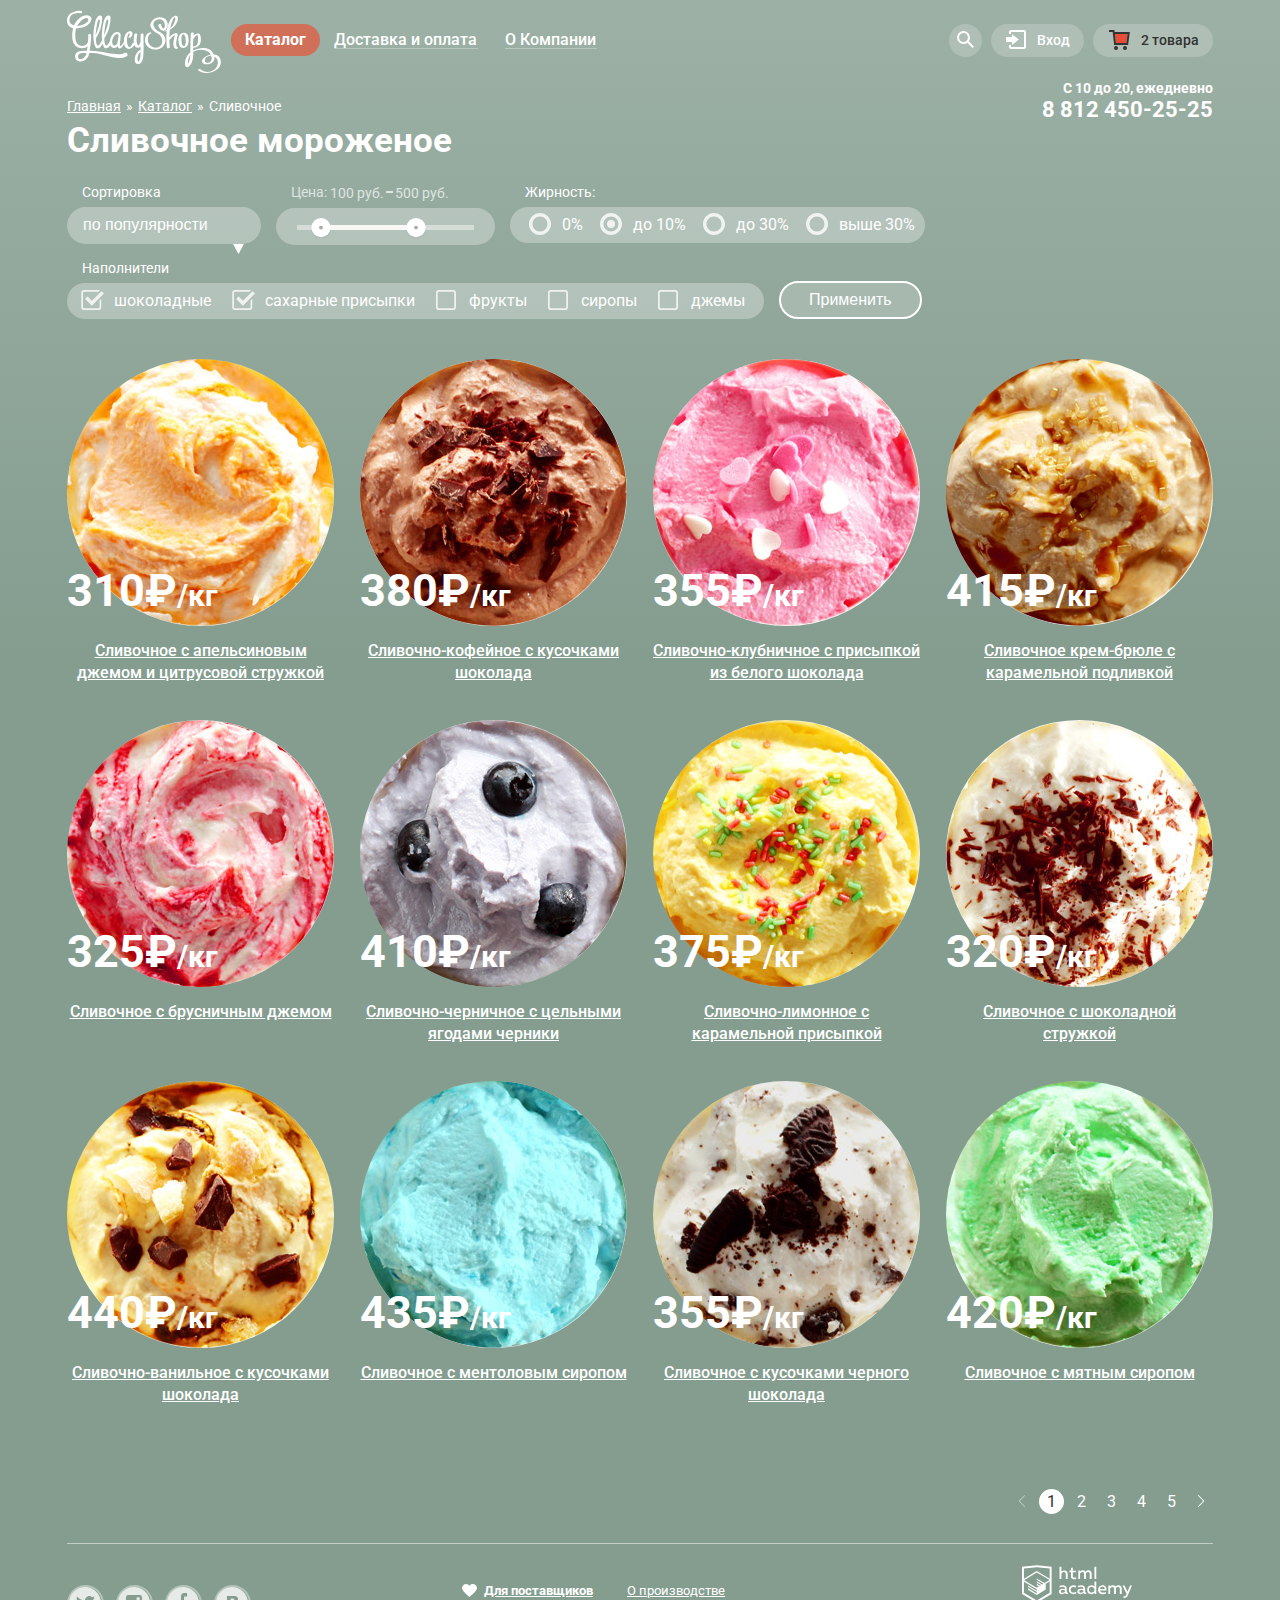
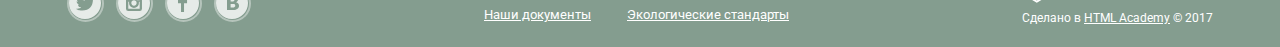
==== commit d0568589: "Мелкие правки по макету" ====
--- a/inner.html
+++ b/inner.html
@@ -16,7 +16,7 @@
               <img src="img/logo.svg" width="154" height="64" alt="Мороженое «Глейси»">
             </a>
             <ul class="site-navigation page-list">
-              <li class="active">
+              <li class="site-navigation-item active-item">
                 <a class="page-navigation active" href="catalog.html">Каталог</a>
                 <ul class="sub-menu page-list">
                   <li class="line"><a class="sub-menu-link" href="#">Новинки</a></li>
@@ -26,8 +26,8 @@
                   <li><a class="sub-menu-link" href="#">Мелорин</a></li>
                 </ul>
               </li>
-              <li><a class="page-navigation" href="delivery.html">Доставка и оплата</a></li>
-              <li><a class="page-navigation" href="about.html">О Компании</a></li>
+              <li class="site-navigation-item"><a class="page-navigation" href="delivery.html">Доставка и оплата</a></li>
+              <li class="site-navigation-item"><a class="page-navigation" href="about.html">О Компании</a></li>
             </ul>
             <ul class="user-navigation page-list">
               <li class="login-link search-item">
@@ -100,14 +100,12 @@
 
         <div class="info">
           <ul class="breadcrumbs page-list">
-            <li><a class="nav-link" href="index.html">Главная</a></li>
-            <li>»</li>            
-            <li><a class="nav-link" href="catalog.html">Каталог</a></li>
-            <li>»</li>   
+            <li class="breadcrumbs-next"><a class="nav-link" href="index.html">Главная</a></li>
+            <li class="breadcrumbs-next"><a class="nav-link" href="catalog.html">Каталог</a></li>
             <li class="breadcrumbs-active">Сливочное</li>
           </ul>
           <div class="phone"> 
-            <p>С 10 до 20, ежедневно<br><span class="number">8 812 450-25-25</span></p>
+            <p>С 10 до 20, ежедневно</p><span class="number">8 812 450-25-25</span>
           </div>
         </div>
         
@@ -296,7 +294,7 @@
               </li>
               <li class="product">
                 <a href="catalog-item.html">    
-                    <img src="img/product-9.jpg" width="267" height="267" alt="Сливочно-ванильное с кусочками шоколада"></a>
+                  <img src="img/product-9.jpg" width="267" height="267" alt="Сливочно-ванильное с кусочками шоколада"></a>
                 <b class="price">440₽<span class="mass">/кг</span></b>
                 <h3>
                   <a class="catalog-link" href="#">Сливочно-ванильное с кусочками шоколада</a>           
--- a/css/style.css
+++ b/css/style.css
@@ -56,7 +56,6 @@
 .site-wrapper::before,
 .site-wrapper::after {
   content: "";
-
   visibility: hidden;
 }
 
@@ -165,6 +164,21 @@
           align-items: flex-start;
 }
 
+.site-navigation-item {
+  position: relative;
+  padding-bottom: 8px;
+}
+
+.site-navigation-item:not(.active-item)::after {
+  content: "";
+  position: absolute;
+  right: 13px;
+  bottom: 15px;
+  left: 14px;
+  height: 1px;
+  background-color: rgba(255, 255, 255, 0.3);
+}
+
 .user-navigation {
   display: -webkit-box;
   display: -ms-flexbox;
@@ -180,6 +194,7 @@
   display: block;
   padding: 7px 14px 7px 14px;
   color: #ffffff;
+  text-decoration: none;
 }
 
 .page-navigation:hover,
@@ -197,8 +212,7 @@
   margin-top: 5px;
   padding: 6px 0;
   position: absolute;
-  top: 45px;
-  left: 157px;
+  top: 33px;
   display: none;
   min-width: 143px;  
   border-radius: 5px;
@@ -206,8 +220,8 @@
   -webkit-box-shadow: 0 20px 20px 0 rgba(0, 0, 0, 0.4);
           box-shadow: 0 20px 20px 0 rgba(0, 0, 0, 0.4);
 }
-.site-navigation>li:hover .sub-menu,
-.site-navigation>li:focus-within .sub-menu {
+.site-navigation-item:hover .sub-menu,
+.site-navigation-item:focus-within .sub-menu {
   display: block;
   z-index: 10;
 }
@@ -257,10 +271,29 @@
 }
 
 .login-link {
+  padding: 0;
+  padding-bottom: 8px;
+  margin: 0;
+  margin-top: 8px;
+  position: relative; 
+}
+
+.login-link:hover .login-form,
+.login-link:hover .search-form,
+.login-link:hover .cart,
+.login-link:focus-within .login-form,
+.login-link:focus-within .search-form,
+.login-link:focus-within .cart {
+  display: block;
+}
+
+.login-link a {
+  text-decoration: none;
+  font-size: 14px;
+  font-weight: 500;
+  
   -webkit-box-sizing: border-box;
           box-sizing: border-box;
-  padding: 0;
-  margin: 0;
   min-height: 33px;
   min-width: 33px;
   margin-left: 9px;
@@ -268,21 +301,6 @@
   position: relative; 
   background-color: rgba(255, 255, 255, 0.2);
   border-radius: 50px;
-}
-
-.login-link:hover .login-form,
-.login-link:hover .search-form,
-.login-link:hover .cart,
-.login-link:focus-within .login-form,
-.login-link:focus-within .search-form,
-.login-link:focus-within .cart {
-  display: block;
-}
-
-.login-link a {
-  text-decoration: none;
-  font-size: 14px;
-  font-weight: 500;
 }
 
 .search-btn::before {
@@ -504,19 +522,16 @@
   position: absolute;
   bottom: 5px;
   left: 1px;
-  z-index: 20;
-  
+  z-index: 20;  
   font-size: 0;
 }
 
 .slider-controls label {
   display: inline-block;
+  vertical-align: top;
   width: 17px;
   height: 17px;
   margin-right: 8px;
-
-  vertical-align: top;
-
   background-color: transparent;
   border: 2px solid #ffffff;
   border-radius: 50%;
@@ -620,11 +635,13 @@
 
 .promo-raspberry {
   background: #772033;
-  background-image: url(../img/raspberry-background.jpg)
+  background-image: url(../img/raspberry-background.jpg);
+  background-repeat: no-repeat;
 }
 .promo-chocolate {
   background: #3f261b;
-  background-image: url(../img/chocolate-background.jpg)
+  background-image: url(../img/chocolate-background.jpg);
+  background-repeat: no-repeat; 
 }
 
 .items {
@@ -674,6 +691,7 @@
   width: 61px;
   content: '';
   background-image: url(../img/hit.svg);
+  background-repeat: no-repeat;
 }
 
 .catalog-item .price,
@@ -833,6 +851,7 @@
   color: #5a5a5a;  
   background-color: #f8f7f4;
   background-image: url(../img/border-post.jpg);
+  background-repeat: no-repeat;
  }
 
 .bg-wrapper {
@@ -907,7 +926,7 @@
   padding-right: 25px;
   padding-bottom: 31px;
   padding-left: 25px;
-  min-width: 302px;
+  max-width: 302px;
   min-height: 305px;
   z-index: 5;
   
@@ -920,12 +939,14 @@
 }
 
 .address-contacts p {
+  display: flex;
+  flex-direction: column;
   margin: 0;
   padding: 0;
   padding-bottom: 22px;
 }
 
-.address-contacts span {
+.big-address {
   font-size: 18px;
   line-height: 25px;
   font-weight: 700;
@@ -934,7 +955,7 @@
 .address-contacts .btn {
   display: block;
   margin-top: 4px;
-  padding-bottom: 10px;
+  padding-bottom: 8px;
 }
 
 .map {
@@ -951,6 +972,7 @@
 
 .yandex-map {
   z-index: 3;
+  border: 0;
 }
 
 
@@ -1000,6 +1022,7 @@
 
 .social-button {
   display: inline-block;
+  vertical-align: top;
   width: 33px;
   height: 33px;
   border: 2px solid rgba(255, 255, 255, 0.5);
@@ -1128,10 +1151,12 @@
 
 .cart-full::before {
   background-image: url(../img/basket-red.svg);
+  background-repeat: no-repeat;
 }
 
 .cart-full:hover::before {
   background-image: url(../img/basket-red.svg);
+  background-repeat: no-repeat;
 }
 
 .close-btn {
@@ -1225,7 +1250,14 @@
 }
 
 .breadcrumbs li {
-  padding-right: 7px;
+  padding-right: 17px;
+  position: relative;
+}
+
+.breadcrumbs-next::after {
+  content: "»";
+  position: absolute;
+  right: 5px;
 }
 
 .breadcrumbs,
@@ -1451,6 +1483,7 @@
 
 .price-controls label {
   display: inline-block;
+  vertical-align: middle;
   width: 65px;
   font-size: 14px;
 }
@@ -1584,6 +1617,7 @@
 
 .catalog-link {
   display: inline-block;
+  vertical-align: top;
   margin: 0;
   padding: 0;
   padding-top: 8px;
@@ -1761,9 +1795,10 @@
 
 .modal-show {
   display: block;
-  
-  -webkit-animation: bounce 0.6s;
-  
+}
+
+.modal-animation {
+   -webkit-animation: bounce 0.6s;  
           animation: bounce 0.6s;
 }
 
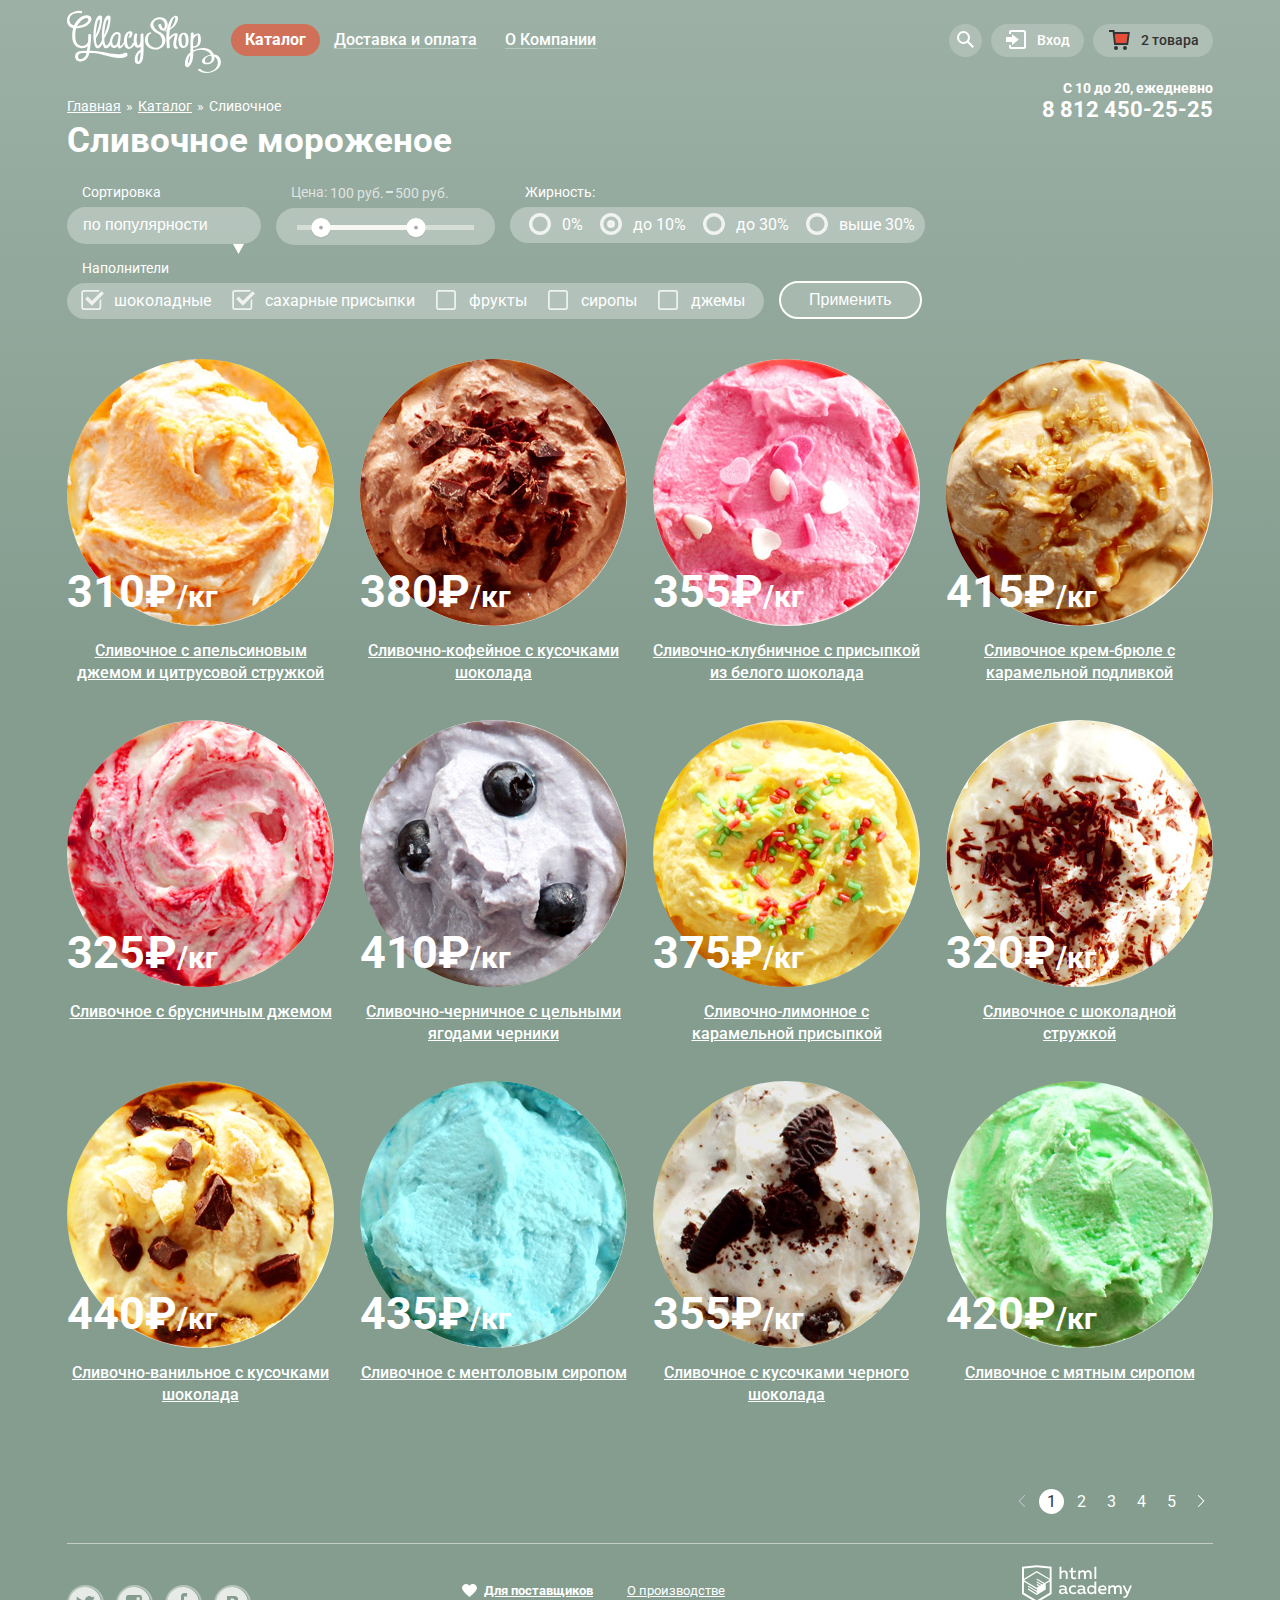
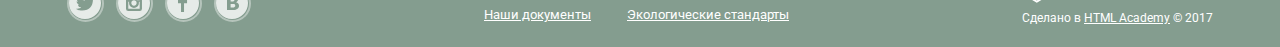
==== commit e5351b8f: "Правки для ie11" ====
--- a/inner.html
+++ b/inner.html
@@ -17,7 +17,7 @@
             </a>
             <ul class="site-navigation page-list">
               <li class="site-navigation-item active-item">
-                <a class="page-navigation active" href="catalog.html">Каталог</a>
+                <a class="page-navigation active" href="inner.html">Каталог</a>
                 <ul class="sub-menu page-list">
                   <li class="line"><a class="sub-menu-link" href="#">Новинки</a></li>
                   <li class="sub-menu-active"><a class="sub-menu-link" href="inner.html">Сливочное</a></li>
--- a/css/style.css
+++ b/css/style.css
@@ -1,7 +1,7 @@
 body {
   margin: 0;
   padding: 0;
-  min-width: 1200px;
+  min-width: 1146px;
   font-family: "Roboto", Tahoma, sans-serif;
   font-size: 16px;
   line-height: 22px;
@@ -70,8 +70,8 @@
 .container {
   margin: 0 auto;
   width: 1146px;
-  padding-left: 15px;
-  padding-right: 15px;
+  padding-left: 17px;
+  padding-right: 17px;
   padding-top: 10px;
 }
 
@@ -220,8 +220,13 @@
   -webkit-box-shadow: 0 20px 20px 0 rgba(0, 0, 0, 0.4);
           box-shadow: 0 20px 20px 0 rgba(0, 0, 0, 0.4);
 }
-.site-navigation-item:hover .sub-menu,
+
 .site-navigation-item:focus-within .sub-menu {
+  display: block;
+  z-index: 10;
+}
+
+.site-navigation-item:hover .sub-menu {
   display: block;
   z-index: 10;
 }
@@ -278,12 +283,15 @@
   position: relative; 
 }
 
-.login-link:hover .login-form,
-.login-link:hover .search-form,
-.login-link:hover .cart,
 .login-link:focus-within .login-form,
 .login-link:focus-within .search-form,
 .login-link:focus-within .cart {
+  display: block;
+}
+
+.login-link:hover .login-form,
+.login-link:hover .search-form,
+.login-link:hover .cart {
   display: block;
 }
 
@@ -395,6 +403,7 @@
 
 .login-links {
   margin-left: 20px;
+  max-width: 140px;
 }
 
 .login-links a {
@@ -580,6 +589,9 @@
   display: -webkit-box;
   display: -ms-flexbox;
   display: flex;
+  -webkit-box-align: start;
+      -ms-flex-align: start;
+          align-items: flex-start;
   -webkit-box-pack: justify;
       -ms-flex-pack: justify;
           justify-content: space-between;
@@ -620,6 +632,7 @@
 
 .promo-item p {
   margin: 0;
+  max-width: 517px;
   padding: 15px 25px 0 18px;
 }
 
@@ -658,7 +671,7 @@
       flex-wrap: wrap;
   -webkit-box-pack: justify;
       -ms-flex-pack: justify;
-          justify-content: space-between;
+          justify-content: flex-start;
 }
 
 .catalog-item,
@@ -670,8 +683,18 @@
   text-align: center; 
 }
 
+.catalog-item {
+  margin-right: 26px;
+}
+
 .product {
   margin-bottom: 36px;
+  margin-right: 26px;
+}
+
+.product:nth-child(4n),
+.catalog-item:nth-child(4n){
+  margin-right: 0;
 }
 
 .catalog-item img,
@@ -699,14 +722,19 @@
   margin: 0;
   padding: 0;
   position: absolute;
-  bottom: 66px;
+  top: 210px;
   left: 0;
 }
 
+.catalog-item:focus-within > .catalog-btn-wrapper,
+.product:focus-within > .catalog-btn-wrapper {
+  display: -webkit-box;
+  display: -ms-flexbox;
+  display: flex;
+}
+
 .catalog-item:hover > .catalog-btn-wrapper,
-.catalog-item:focus-within > .catalog-btn-wrapper,
-.product:hover > .catalog-btn-wrapper,
-.product:focus-within > .catalog-btn-wrapper {
+.product:hover > .catalog-btn-wrapper {
   display: -webkit-box;
   display: -ms-flexbox;
   display: flex;
@@ -734,6 +762,7 @@
 
 .catalog-btn {
   margin-bottom: 20px;
+  margin-top: 345px;
 }
 
 .catalog-btn:focus {
@@ -817,11 +846,10 @@
   padding-right: 250px;
   padding-left: 20px;
   min-height: 220px;
+  max-width: 560px;
   background-color: #ffffff;
   background-image: url(../img/blog-background.jpg);
-  background-repeat: no-repeat;
-  background-position: 0 0;
-  background-size: 100%;
+  background-position: -52px -224px;
 }
 
 .blog p {
@@ -851,7 +879,6 @@
   color: #5a5a5a;  
   background-color: #f8f7f4;
   background-image: url(../img/border-post.jpg);
-  background-repeat: no-repeat;
  }
 
 .bg-wrapper {
@@ -939,8 +966,13 @@
 }
 
 .address-contacts p {
-  display: flex;
-  flex-direction: column;
+  display: -webkit-box;
+  display: -ms-flexbox;
+  display: flex;
+  -webkit-box-orient: vertical;
+  -webkit-box-direction: normal;
+      -ms-flex-direction: column;
+          flex-direction: column;
   margin: 0;
   padding: 0;
   padding-bottom: 22px;
